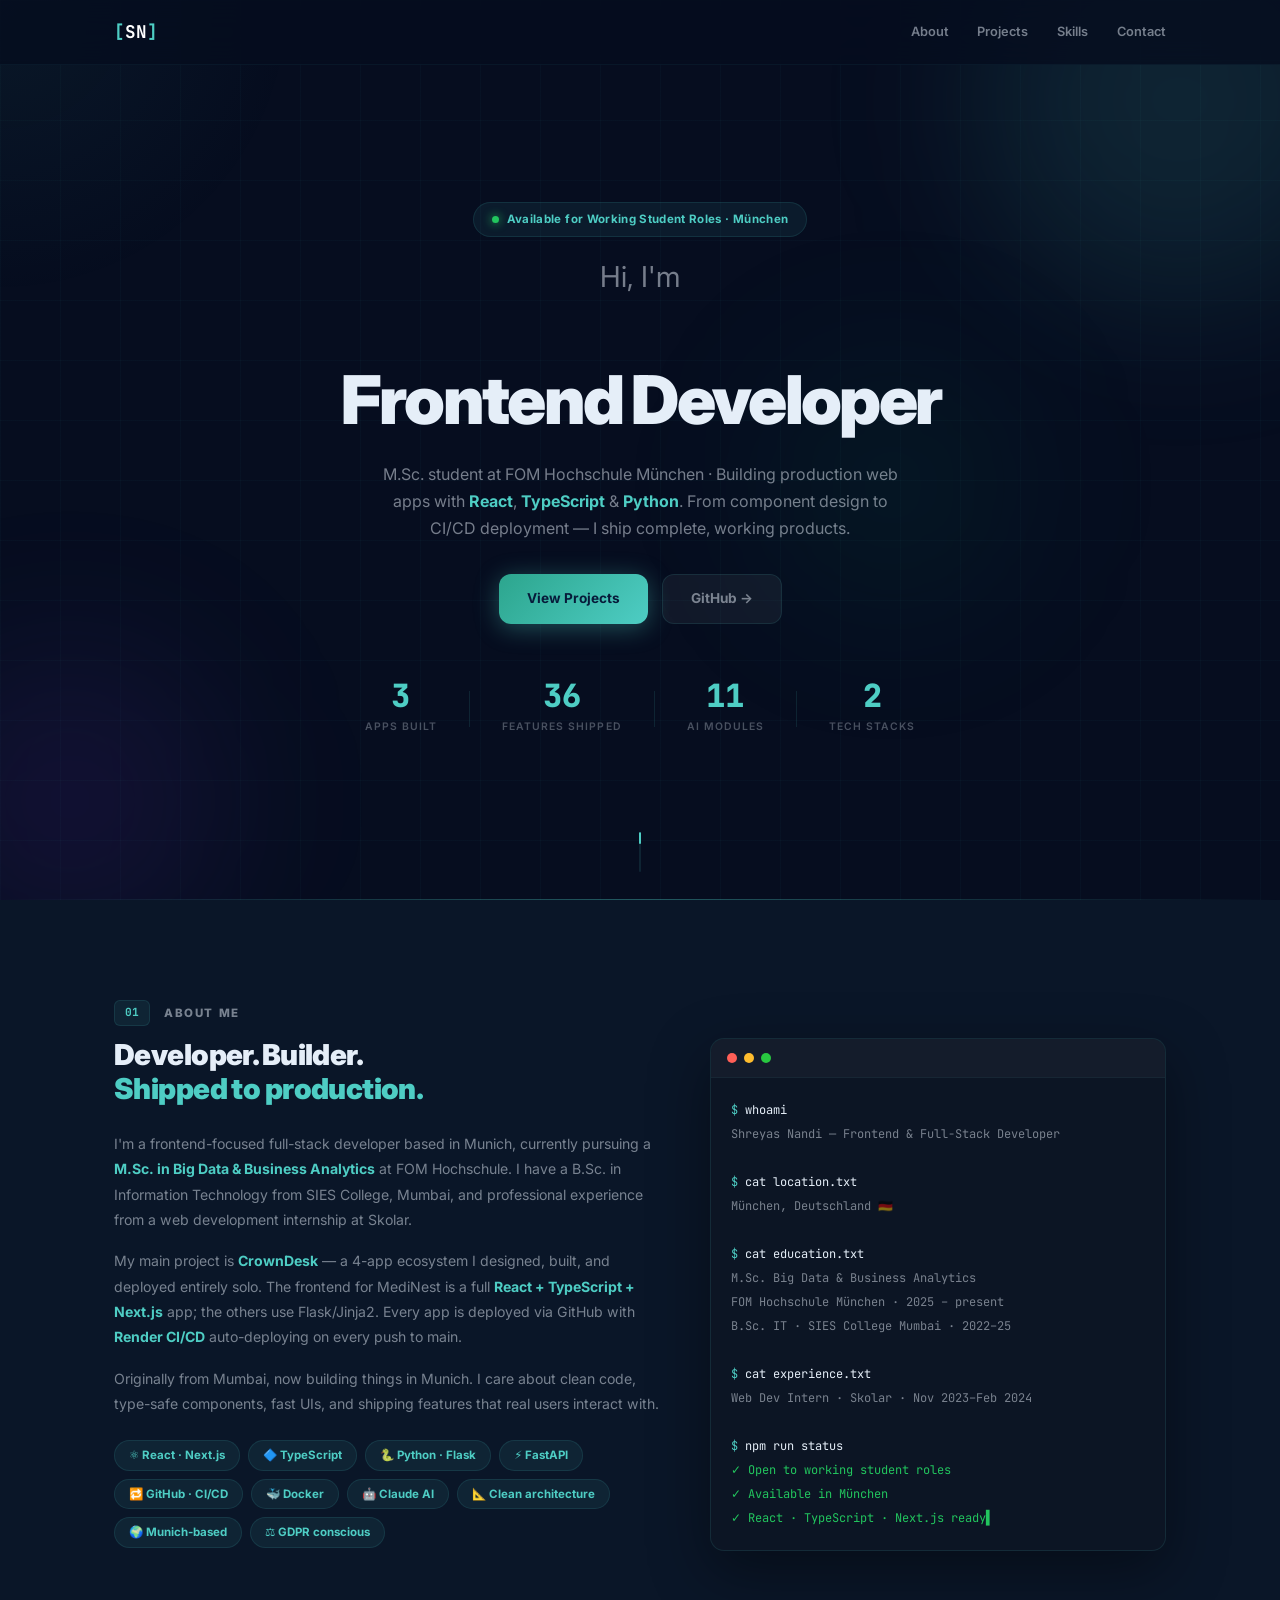
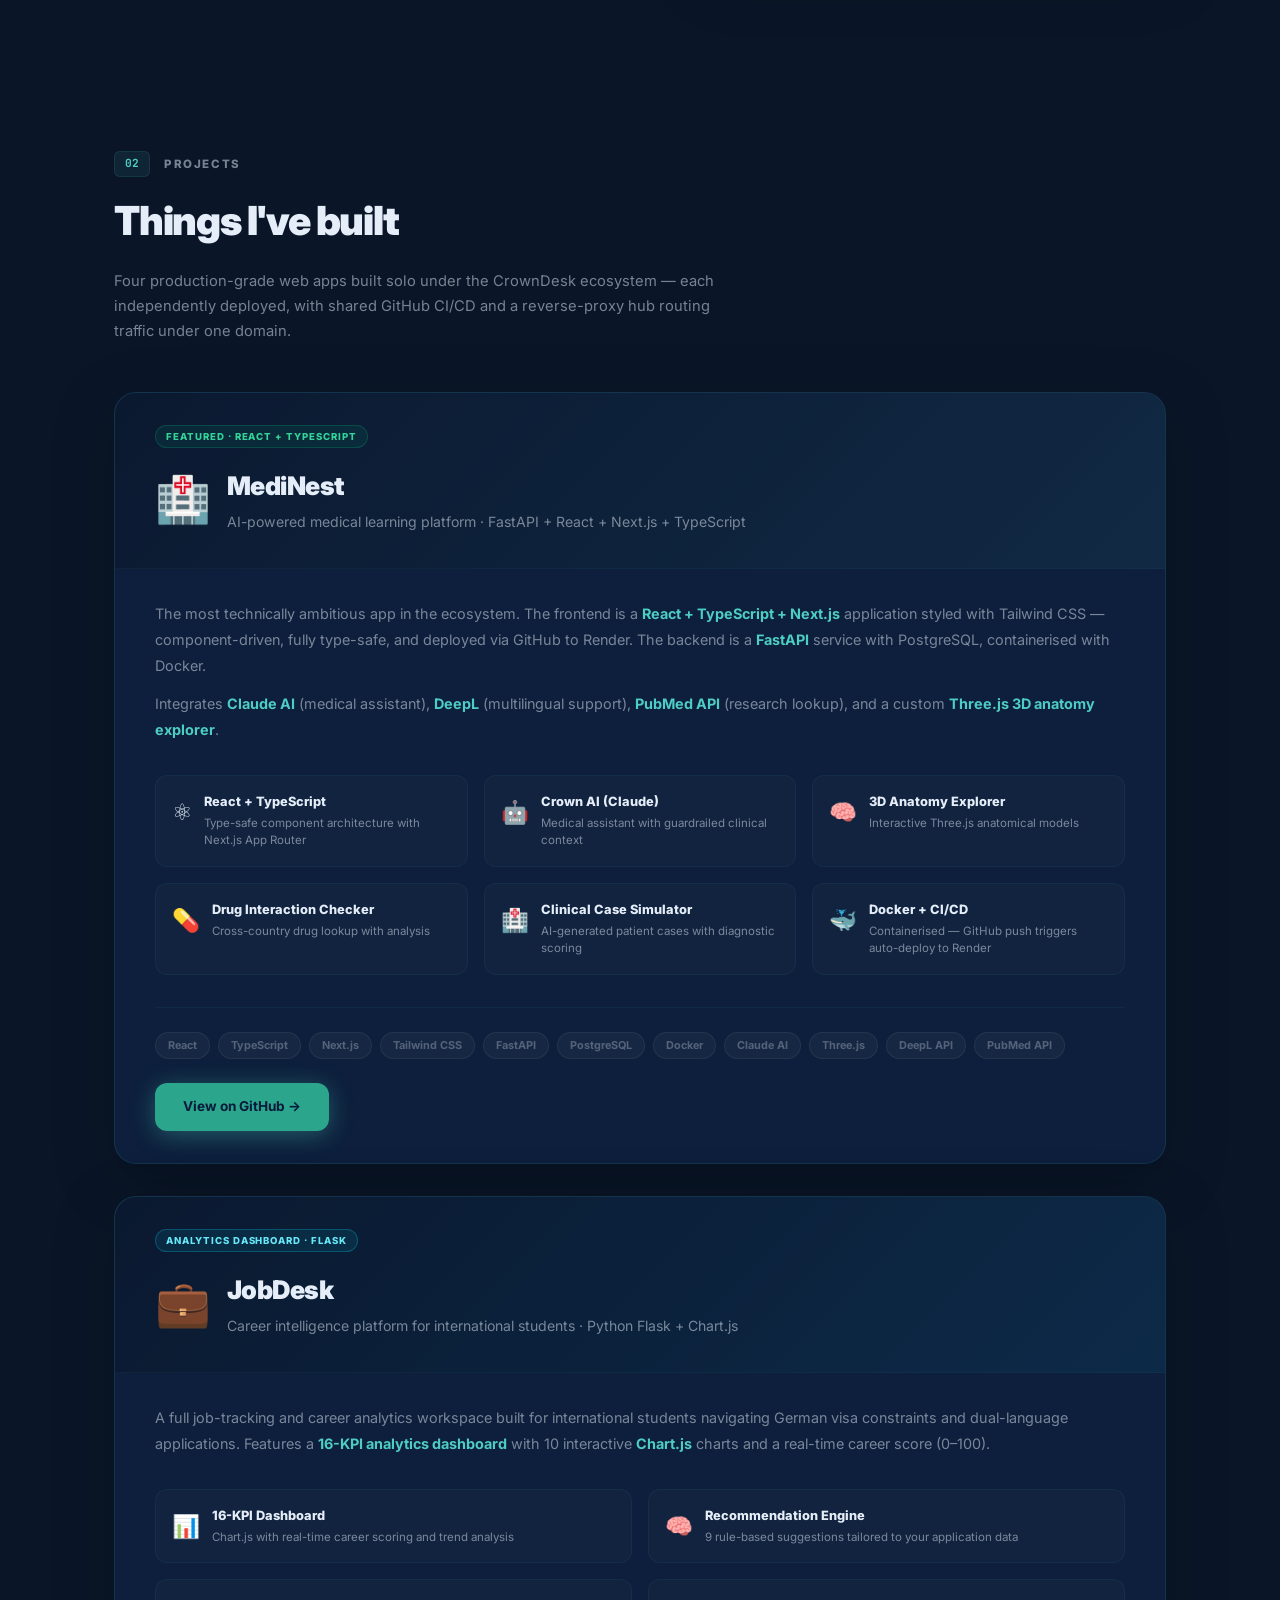
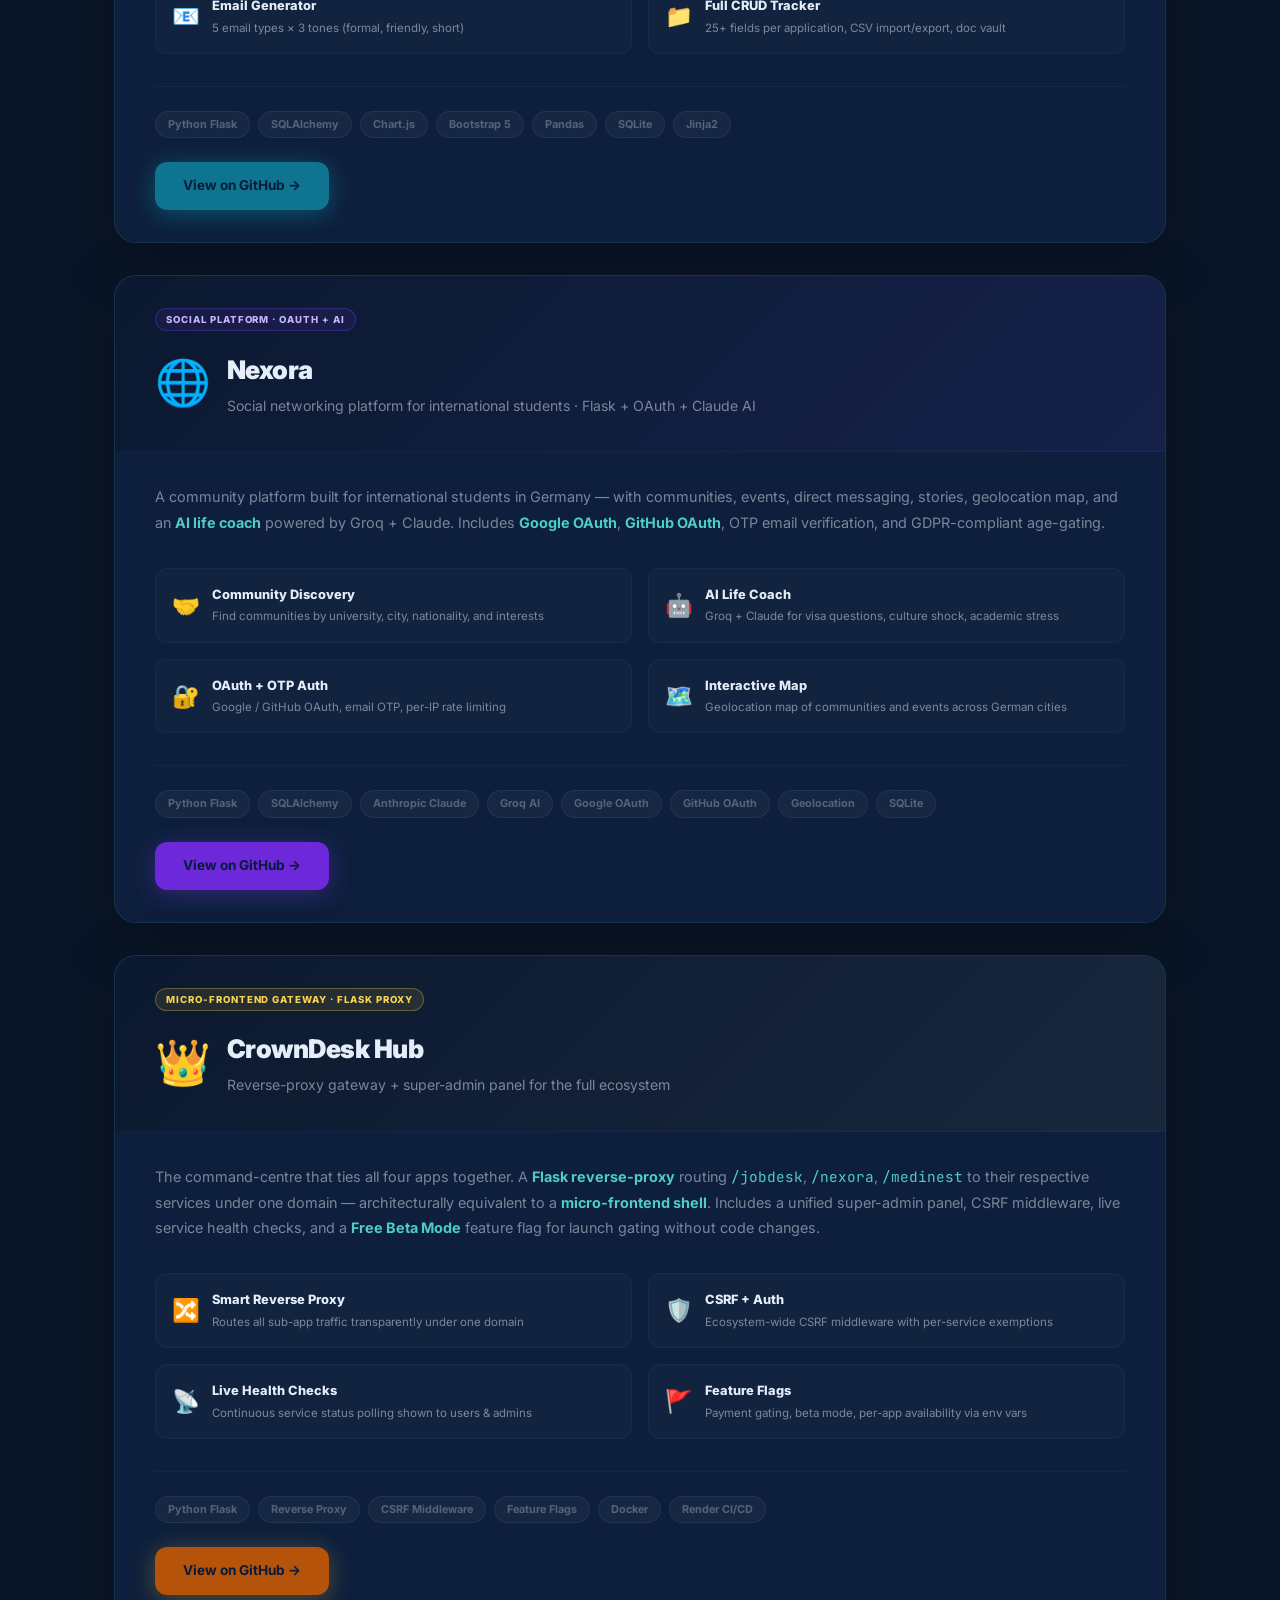
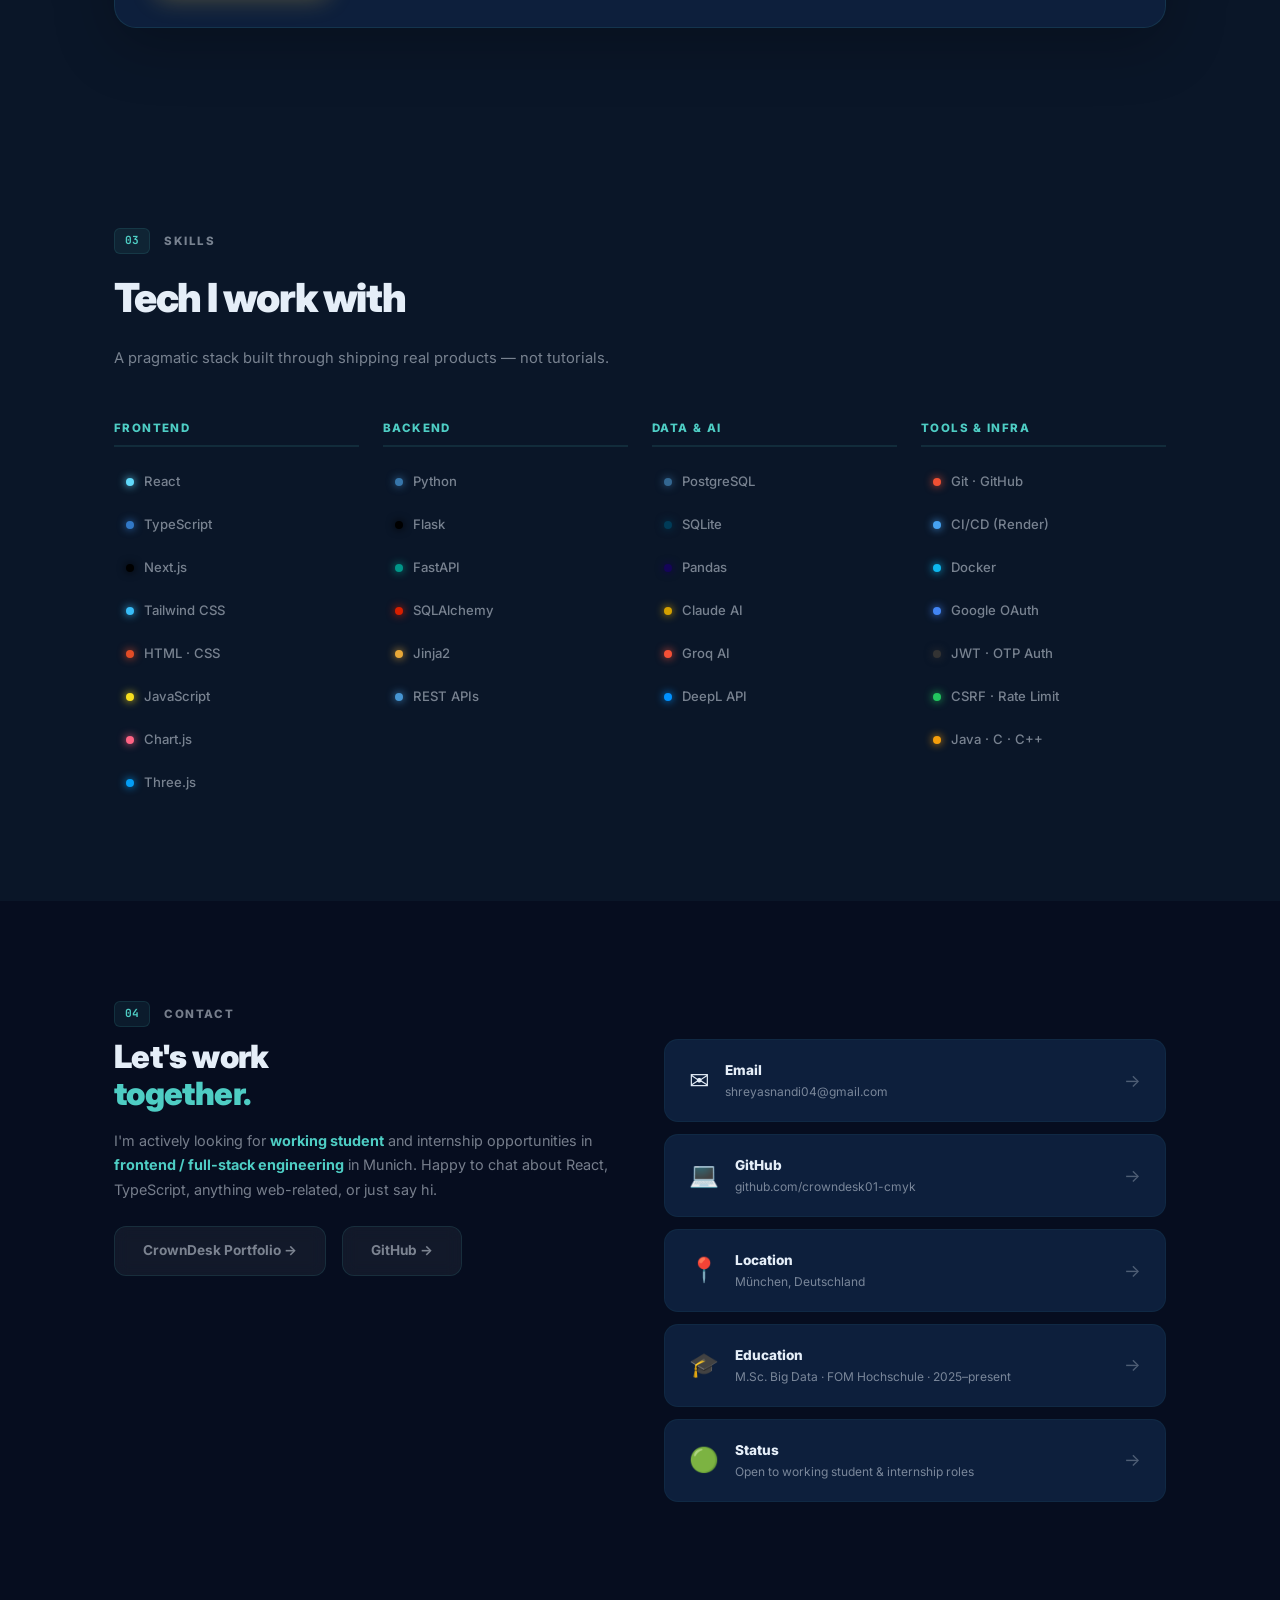
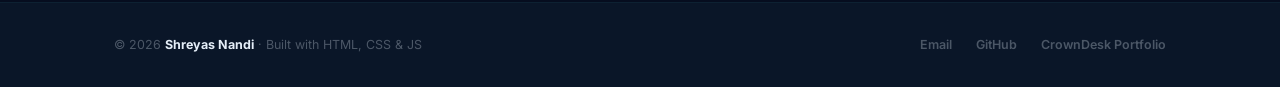
==== shreyas.html @ 2ead2208 "Add personal portfolio (shreyas.html) — highlights Shreyas, not CrownDesk Standalone personal portfo" ====
<!DOCTYPE html>
<html lang="en">
<head>
  <meta charset="UTF-8" />
  <meta name="viewport" content="width=device-width, initial-scale=1.0" />
  <title>Shreyas Nandi — Frontend Developer · München</title>
  <meta name="description" content="Shreyas Nandi — Frontend & Full-Stack Developer based in Munich. React, TypeScript, Next.js, Python. M.Sc. student at FOM Hochschule. Open to working student roles." />
  <meta name="author" content="Shreyas Nandi" />
  <link rel="preconnect" href="https://fonts.googleapis.com" />
  <link rel="preconnect" href="https://fonts.gstatic.com" crossorigin />
  <link href="https://fonts.googleapis.com/css2?family=Inter:wght@300;400;500;600;700;800;900&family=JetBrains+Mono:wght@400;700&display=swap" rel="stylesheet" />
  <link rel="stylesheet" href="style.css" />
</head>
<body>

<!-- Cursor glow -->
<div class="cursor-glow" id="cursorGlow"></div>

<!-- ══ NAVBAR ══ -->
<nav id="navbar">
  <div class="nav-inner">
    <a href="#hero" class="nav-logo"><span class="logo-bracket">[</span>SN<span class="logo-bracket">]</span></a>
    <div class="nav-links">
      <a href="#about">About</a>
      <a href="#projects">Projects</a>
      <a href="#skills">Skills</a>
      <a href="#contact">Contact</a>
    </div>
    <button class="nav-toggle" id="navToggle" aria-label="menu">
      <span></span><span></span><span></span>
    </button>
  </div>
  <div class="mobile-menu" id="mobileMenu">
    <a href="#about">About</a>
    <a href="#projects">Projects</a>
    <a href="#skills">Skills</a>
    <a href="#contact">Contact</a>
  </div>
</nav>

<!-- ══ HERO ══ -->
<section id="hero">
  <div class="hero-bg">
    <div class="hero-grid"></div>
    <div class="hero-orb hero-orb-1"></div>
    <div class="hero-orb hero-orb-2"></div>
    <div class="hero-orb hero-orb-3"></div>
    <div class="hero-glow-line"></div>
  </div>

  <div class="hero-content">
    <div class="hero-badge">
      <span class="badge-dot"></span>
      Available for Working Student Roles · München
    </div>

    <h1 class="hero-title">
      <span class="hero-line hero-line-1">Hi, I'm</span>
      <span class="hero-line hero-line-2 gradient-text">Shreyas Nandi</span>
      <span class="hero-line hero-line-3">Frontend Developer</span>
    </h1>

    <p class="hero-subtitle">
      M.Sc. student at FOM Hochschule München · Building production web apps with
      <strong>React</strong>, <strong>TypeScript</strong> & <strong>Python</strong>.
      From component design to CI/CD deployment — I ship complete, working products.
    </p>

    <div class="hero-actions">
      <a href="#projects" class="btn btn-primary">View Projects</a>
      <a href="https://github.com/crowndesk01-cmyk" target="_blank" rel="noopener" class="btn btn-glass">GitHub →</a>
    </div>

    <div class="hero-metrics">
      <div class="metric">
        <span class="metric-value" data-count="4">4</span>
        <span class="metric-label">Apps Built</span>
      </div>
      <div class="metric-divider"></div>
      <div class="metric">
        <span class="metric-value" data-count="50">50</span>
        <span class="metric-label">Features Shipped</span>
      </div>
      <div class="metric-divider"></div>
      <div class="metric">
        <span class="metric-value" data-count="15">15</span>
        <span class="metric-label">AI Modules</span>
      </div>
      <div class="metric-divider"></div>
      <div class="metric">
        <span class="metric-value" data-count="3">3</span>
        <span class="metric-label">Tech Stacks</span>
      </div>
    </div>
  </div>

  <div class="scroll-indicator"><div class="scroll-line"></div></div>
</section>

<!-- ══ ABOUT ══ -->
<section id="about">
  <div class="container">
    <div class="section-header">
      <span class="section-num">01</span>
      <span class="section-label">About me</span>
    </div>

    <div class="about-layout">
      <div class="about-left">
        <h2>Developer. Builder.<br/><span style="color:var(--accent)">Shipped to production.</span></h2>
        <p>
          I'm a frontend-focused full-stack developer based in Munich, currently pursuing a
          <strong>M.Sc. in Big Data & Business Analytics</strong> at FOM Hochschule. I have a B.Sc. in
          Information Technology from SIES College, Mumbai, and professional experience from a
          web development internship at Skolar.
        </p>
        <p>
          My main project is <strong>CrownDesk</strong> — a 4-app ecosystem I designed, built, and
          deployed entirely solo. The frontend for MediNest is a full <strong>React + TypeScript + Next.js</strong>
          app; the others use Flask/Jinja2. Every app is deployed via GitHub with <strong>Render CI/CD</strong>
          auto-deploying on every push to main.
        </p>
        <p>
          Originally from Mumbai, now building things in Munich. I care about clean code,
          type-safe components, fast UIs, and shipping features that real users interact with.
        </p>
        <div class="about-tags">
          <span class="tag-highlight">⚛️ React · Next.js</span>
          <span class="tag-highlight">🔷 TypeScript</span>
          <span class="tag-highlight">🐍 Python · Flask</span>
          <span class="tag-highlight">⚡ FastAPI</span>
          <span class="tag-highlight">🔁 GitHub · CI/CD</span>
          <span class="tag-highlight">🐳 Docker</span>
          <span class="tag-highlight">🤖 Claude AI</span>
          <span class="tag-highlight">📐 Clean architecture</span>
          <span class="tag-highlight">🌍 Munich-based</span>
          <span class="tag-highlight">⚖️ GDPR conscious</span>
        </div>
      </div>

      <div class="about-right">
        <div class="terminal-card">
          <div class="terminal-dots">
            <span></span><span></span><span></span>
          </div>
          <div class="terminal-body">
            <div><span class="t-prompt">$ </span><span class="t-cmd">whoami</span></div>
            <div class="t-output">Shreyas Nandi — Frontend &amp; Full-Stack Developer</div>
            <br/>
            <div><span class="t-prompt">$ </span><span class="t-cmd">cat location.txt</span></div>
            <div class="t-output">München, Deutschland 🇩🇪</div>
            <br/>
            <div><span class="t-prompt">$ </span><span class="t-cmd">cat education.txt</span></div>
            <div class="t-output">M.Sc. Big Data &amp; Business Analytics</div>
            <div class="t-output">FOM Hochschule München · 2025 – present</div>
            <div class="t-output">B.Sc. IT · SIES College Mumbai · 2022–25</div>
            <br/>
            <div><span class="t-prompt">$ </span><span class="t-cmd">cat experience.txt</span></div>
            <div class="t-output">Web Dev Intern · Skolar · Nov 2023–Feb 2024</div>
            <br/>
            <div><span class="t-prompt">$ </span><span class="t-cmd">npm run status</span></div>
            <div class="t-success">✓ Open to working student roles</div>
            <div class="t-success">✓ Available in München</div>
            <div class="t-success">✓ React · TypeScript · Next.js ready<span class="t-cursor">▌</span></div>
          </div>
        </div>
      </div>
    </div>
  </div>
</section>

<!-- ══ PROJECTS ══ -->
<section id="projects" class="project-section">
  <div class="container">
    <div class="section-header reveal">
      <span class="section-num">02</span>
      <span class="section-label">Projects</span>
    </div>
    <h2 class="section-title">Things I've built</h2>
    <p class="section-desc">
      Four production-grade web apps built solo under the CrownDesk ecosystem — each independently deployed,
      with shared GitHub CI/CD and a reverse-proxy hub routing traffic under one domain.
    </p>

    <!-- MediNest — most relevant for frontend roles -->
    <div class="project-showcase" style="--proj-glow:rgba(78,205,196,.06); margin-bottom:2rem;">
      <div class="project-showcase-header">
        <div class="project-badge-row">
          <span class="project-status-badge">Featured · React + TypeScript</span>
        </div>
        <div class="project-title-row">
          <span class="project-icon-lg">🏥</span>
          <div>
            <h2>MediNest</h2>
            <p class="project-tagline">AI-powered medical learning platform · FastAPI + React + Next.js + TypeScript</p>
          </div>
        </div>
      </div>
      <div class="project-body">
        <div class="project-description">
          <p>
            The most technically ambitious app in the ecosystem. The frontend is a <strong>React + TypeScript + Next.js</strong>
            application styled with Tailwind CSS — component-driven, fully type-safe, and deployed via GitHub to Render.
            The backend is a <strong>FastAPI</strong> service with PostgreSQL, containerised with Docker.
          </p>
          <p style="margin-top:.75rem">
            Integrates <strong>Claude AI</strong> (medical assistant), <strong>DeepL</strong> (multilingual support),
            <strong>PubMed API</strong> (research lookup), and a custom <strong>Three.js 3D anatomy explorer</strong>.
          </p>
        </div>
        <div class="features-grid features-grid-3">
          <div class="feature-item">
            <span class="feature-icon">⚛️</span>
            <div><h5>React + TypeScript</h5><p>Type-safe component architecture with Next.js App Router</p></div>
          </div>
          <div class="feature-item">
            <span class="feature-icon">🤖</span>
            <div><h5>Crown AI (Claude)</h5><p>Medical assistant with guardrailed clinical context</p></div>
          </div>
          <div class="feature-item">
            <span class="feature-icon">🧠</span>
            <div><h5>3D Anatomy Explorer</h5><p>Interactive Three.js anatomical models</p></div>
          </div>
          <div class="feature-item">
            <span class="feature-icon">💊</span>
            <div><h5>Drug Interaction Checker</h5><p>Cross-country drug lookup with analysis</p></div>
          </div>
          <div class="feature-item">
            <span class="feature-icon">🏥</span>
            <div><h5>Clinical Case Simulator</h5><p>AI-generated patient cases with diagnostic scoring</p></div>
          </div>
          <div class="feature-item">
            <span class="feature-icon">🐳</span>
            <div><h5>Docker + CI/CD</h5><p>Containerised — GitHub push triggers auto-deploy to Render</p></div>
          </div>
        </div>
        <div class="project-stack">
          <span>React</span><span>TypeScript</span><span>Next.js</span><span>Tailwind CSS</span>
          <span>FastAPI</span><span>PostgreSQL</span><span>Docker</span>
          <span>Claude AI</span><span>Three.js</span><span>DeepL API</span><span>PubMed API</span>
        </div>
        <div class="project-cta">
          <a href="https://github.com/crowndesk01-cmyk" target="_blank" rel="noopener" class="btn btn-primary" style="--btn-color:#2CA58D;--btn-glow:rgba(78,205,196,.35)">
            View on GitHub →
          </a>
        </div>
      </div>
    </div>

    <!-- JobDesk -->
    <div class="project-showcase" style="--proj-glow:rgba(0,212,255,.06); margin-bottom:2rem;">
      <div class="project-showcase-header" style="background:linear-gradient(135deg,rgba(0,0,0,.2),rgba(0,212,255,.06))">
        <div class="project-badge-row">
          <span class="project-status-badge" style="color:#67e8f9;border-color:rgba(6,182,212,.3);background:rgba(6,182,212,.1)">Analytics Dashboard · Flask</span>
        </div>
        <div class="project-title-row">
          <span class="project-icon-lg">💼</span>
          <div>
            <h2>JobDesk</h2>
            <p class="project-tagline">Career intelligence platform for international students · Python Flask + Chart.js</p>
          </div>
        </div>
      </div>
      <div class="project-body">
        <div class="project-description">
          <p>
            A full job-tracking and career analytics workspace built for international students navigating German visa
            constraints and dual-language applications. Features a <strong>16-KPI analytics dashboard</strong> with
            10 interactive <strong>Chart.js</strong> charts and a real-time career score (0–100).
          </p>
        </div>
        <div class="features-grid">
          <div class="feature-item">
            <span class="feature-icon">📊</span>
            <div><h5>16-KPI Dashboard</h5><p>Chart.js with real-time career scoring and trend analysis</p></div>
          </div>
          <div class="feature-item">
            <span class="feature-icon">🧠</span>
            <div><h5>Recommendation Engine</h5><p>9 rule-based suggestions tailored to your application data</p></div>
          </div>
          <div class="feature-item">
            <span class="feature-icon">📧</span>
            <div><h5>Email Generator</h5><p>5 email types × 3 tones (formal, friendly, short)</p></div>
          </div>
          <div class="feature-item">
            <span class="feature-icon">📁</span>
            <div><h5>Full CRUD Tracker</h5><p>25+ fields per application, CSV import/export, doc vault</p></div>
          </div>
        </div>
        <div class="project-stack">
          <span>Python Flask</span><span>SQLAlchemy</span><span>Chart.js</span>
          <span>Bootstrap 5</span><span>Pandas</span><span>SQLite</span><span>Jinja2</span>
        </div>
        <div class="project-cta">
          <a href="https://github.com/crowndesk01-cmyk" target="_blank" rel="noopener" class="btn btn-primary" style="--btn-color:#0e7490;--btn-glow:rgba(6,182,212,.35)">
            View on GitHub →
          </a>
        </div>
      </div>
    </div>

    <!-- Nexora -->
    <div class="project-showcase" style="--proj-glow:rgba(124,58,237,.06); margin-bottom:2rem;">
      <div class="project-showcase-header" style="background:linear-gradient(135deg,rgba(0,0,0,.2),rgba(124,58,237,.08))">
        <div class="project-badge-row">
          <span class="project-status-badge" style="color:#c4b5fd;border-color:rgba(124,58,237,.3);background:rgba(124,58,237,.1)">Social Platform · OAuth + AI</span>
        </div>
        <div class="project-title-row">
          <span class="project-icon-lg">🌐</span>
          <div>
            <h2>Nexora</h2>
            <p class="project-tagline">Social networking platform for international students · Flask + OAuth + Claude AI</p>
          </div>
        </div>
      </div>
      <div class="project-body">
        <div class="project-description">
          <p>
            A community platform built for international students in Germany — with communities, events,
            direct messaging, stories, geolocation map, and an <strong>AI life coach</strong> powered by
            Groq + Claude. Includes <strong>Google OAuth</strong>, <strong>GitHub OAuth</strong>, OTP
            email verification, and GDPR-compliant age-gating.
          </p>
        </div>
        <div class="features-grid">
          <div class="feature-item">
            <span class="feature-icon">🤝</span>
            <div><h5>Community Discovery</h5><p>Find communities by university, city, nationality, and interests</p></div>
          </div>
          <div class="feature-item">
            <span class="feature-icon">🤖</span>
            <div><h5>AI Life Coach</h5><p>Groq + Claude for visa questions, culture shock, academic stress</p></div>
          </div>
          <div class="feature-item">
            <span class="feature-icon">🔐</span>
            <div><h5>OAuth + OTP Auth</h5><p>Google / GitHub OAuth, email OTP, per-IP rate limiting</p></div>
          </div>
          <div class="feature-item">
            <span class="feature-icon">🗺️</span>
            <div><h5>Interactive Map</h5><p>Geolocation map of communities and events across German cities</p></div>
          </div>
        </div>
        <div class="project-stack">
          <span>Python Flask</span><span>SQLAlchemy</span><span>Anthropic Claude</span>
          <span>Groq AI</span><span>Google OAuth</span><span>GitHub OAuth</span>
          <span>Geolocation</span><span>SQLite</span>
        </div>
        <div class="project-cta">
          <a href="https://github.com/crowndesk01-cmyk" target="_blank" rel="noopener" class="btn btn-primary" style="--btn-color:#6d28d9;--btn-glow:rgba(124,58,237,.35)">
            View on GitHub →
          </a>
        </div>
      </div>
    </div>

    <!-- CrownDesk Hub -->
    <div class="project-showcase" style="--proj-glow:rgba(245,200,66,.04);">
      <div class="project-showcase-header" style="background:linear-gradient(135deg,rgba(0,0,0,.2),rgba(245,200,66,.05))">
        <div class="project-badge-row">
          <span class="project-status-badge" style="color:#fcd34d;border-color:rgba(245,200,66,.3);background:rgba(245,200,66,.1)">Micro-Frontend Gateway · Flask Proxy</span>
        </div>
        <div class="project-title-row">
          <span class="project-icon-lg">👑</span>
          <div>
            <h2>CrownDesk Hub</h2>
            <p class="project-tagline">Reverse-proxy gateway + super-admin panel for the full ecosystem</p>
          </div>
        </div>
      </div>
      <div class="project-body">
        <div class="project-description">
          <p>
            The command-centre that ties all four apps together. A <strong>Flask reverse-proxy</strong> routing
            <code style="color:var(--accent);font-family:var(--mono)">/jobdesk</code>,
            <code style="color:var(--accent);font-family:var(--mono)">/nexora</code>,
            <code style="color:var(--accent);font-family:var(--mono)">/medinest</code> to their respective
            services under one domain — architecturally equivalent to a <strong>micro-frontend shell</strong>.
            Includes a unified super-admin panel, CSRF middleware, live service health checks, and a
            <strong>Free Beta Mode</strong> feature flag for launch gating without code changes.
          </p>
        </div>
        <div class="features-grid">
          <div class="feature-item">
            <span class="feature-icon">🔀</span>
            <div><h5>Smart Reverse Proxy</h5><p>Routes all sub-app traffic transparently under one domain</p></div>
          </div>
          <div class="feature-item">
            <span class="feature-icon">🛡️</span>
            <div><h5>CSRF + Auth</h5><p>Ecosystem-wide CSRF middleware with per-service exemptions</p></div>
          </div>
          <div class="feature-item">
            <span class="feature-icon">📡</span>
            <div><h5>Live Health Checks</h5><p>Continuous service status polling shown to users &amp; admins</p></div>
          </div>
          <div class="feature-item">
            <span class="feature-icon">🚩</span>
            <div><h5>Feature Flags</h5><p>Payment gating, beta mode, per-app availability via env vars</p></div>
          </div>
        </div>
        <div class="project-stack">
          <span>Python Flask</span><span>Reverse Proxy</span><span>CSRF Middleware</span>
          <span>Feature Flags</span><span>Docker</span><span>Render CI/CD</span>
        </div>
        <div class="project-cta">
          <a href="https://github.com/crowndesk01-cmyk" target="_blank" rel="noopener" class="btn btn-primary" style="--btn-color:#b45309;--btn-glow:rgba(245,200,66,.3)">
            View on GitHub →
          </a>
        </div>
      </div>
    </div>

  </div>
</section>

<!-- ══ SKILLS ══ -->
<section id="skills">
  <div class="container">
    <div class="section-header reveal">
      <span class="section-num">03</span>
      <span class="section-label">Skills</span>
    </div>
    <h2 class="section-title">Tech I work with</h2>
    <p class="section-desc">
      A pragmatic stack built through shipping real products — not tutorials.
    </p>

    <div class="skills-columns">
      <div class="skill-col">
        <h4>Frontend</h4>
        <div class="skill-items">
          <div class="skill-item"><span class="skill-dot" style="--dot-color:#61dafb"></span>React</div>
          <div class="skill-item"><span class="skill-dot" style="--dot-color:#3178c6"></span>TypeScript</div>
          <div class="skill-item"><span class="skill-dot" style="--dot-color:#000"></span>Next.js</div>
          <div class="skill-item"><span class="skill-dot" style="--dot-color:#38bdf8"></span>Tailwind CSS</div>
          <div class="skill-item"><span class="skill-dot" style="--dot-color:#e34c26"></span>HTML · CSS</div>
          <div class="skill-item"><span class="skill-dot" style="--dot-color:#f7df1e"></span>JavaScript</div>
          <div class="skill-item"><span class="skill-dot" style="--dot-color:#ff6384"></span>Chart.js</div>
          <div class="skill-item"><span class="skill-dot" style="--dot-color:#049ef4"></span>Three.js</div>
        </div>
      </div>
      <div class="skill-col">
        <h4>Backend</h4>
        <div class="skill-items">
          <div class="skill-item"><span class="skill-dot" style="--dot-color:#3776ab"></span>Python</div>
          <div class="skill-item"><span class="skill-dot" style="--dot-color:#000"></span>Flask</div>
          <div class="skill-item"><span class="skill-dot" style="--dot-color:#009688"></span>FastAPI</div>
          <div class="skill-item"><span class="skill-dot" style="--dot-color:#d71f00"></span>SQLAlchemy</div>
          <div class="skill-item"><span class="skill-dot" style="--dot-color:#e8a838"></span>Jinja2</div>
          <div class="skill-item"><span class="skill-dot" style="--dot-color:#4695d2"></span>REST APIs</div>
        </div>
      </div>
      <div class="skill-col">
        <h4>Data &amp; AI</h4>
        <div class="skill-items">
          <div class="skill-item"><span class="skill-dot" style="--dot-color:#336791"></span>PostgreSQL</div>
          <div class="skill-item"><span class="skill-dot" style="--dot-color:#003b57"></span>SQLite</div>
          <div class="skill-item"><span class="skill-dot" style="--dot-color:#150458"></span>Pandas</div>
          <div class="skill-item"><span class="skill-dot" style="--dot-color:#d4a000"></span>Claude AI</div>
          <div class="skill-item"><span class="skill-dot" style="--dot-color:#f55036"></span>Groq AI</div>
          <div class="skill-item"><span class="skill-dot" style="--dot-color:#0091ff"></span>DeepL API</div>
        </div>
      </div>
      <div class="skill-col">
        <h4>Tools &amp; Infra</h4>
        <div class="skill-items">
          <div class="skill-item"><span class="skill-dot" style="--dot-color:#f05033"></span>Git · GitHub</div>
          <div class="skill-item"><span class="skill-dot" style="--dot-color:#46a2f1"></span>CI/CD (Render)</div>
          <div class="skill-item"><span class="skill-dot" style="--dot-color:#0db7ed"></span>Docker</div>
          <div class="skill-item"><span class="skill-dot" style="--dot-color:#4285f4"></span>Google OAuth</div>
          <div class="skill-item"><span class="skill-dot" style="--dot-color:#333"></span>JWT · OTP Auth</div>
          <div class="skill-item"><span class="skill-dot" style="--dot-color:#22c55e"></span>CSRF · Rate Limit</div>
          <div class="skill-item"><span class="skill-dot" style="--dot-color:#f59e0b"></span>Java · C · C++</div>
        </div>
      </div>
    </div>
  </div>
</section>

<!-- ══ CONTACT ══ -->
<section id="contact">
  <div class="container">
    <div class="section-header reveal">
      <span class="section-num">04</span>
      <span class="section-label">Contact</span>
    </div>

    <div class="contact-layout">
      <div class="contact-left">
        <h2>Let's work<br/><span style="color:var(--accent)">together.</span></h2>
        <p>
          I'm actively looking for <strong>working student</strong> and internship opportunities in
          <strong>frontend / full-stack engineering</strong> in Munich.
          Happy to chat about React, TypeScript, anything web-related, or just say hi.
        </p>
        <div style="margin-top:1.5rem">
          <a href="https://crowndesk01-cmyk.github.io/portfolio/" target="_blank" rel="noopener" class="btn btn-glass" style="display:inline-flex;margin-right:.75rem;margin-bottom:.75rem">
            CrownDesk Portfolio →
          </a>
          <a href="https://github.com/crowndesk01-cmyk" target="_blank" rel="noopener" class="btn btn-glass" style="display:inline-flex;margin-bottom:.75rem">
            GitHub →
          </a>
        </div>
      </div>

      <div class="contact-right">
        <a href="mailto:shreyasnandi04@gmail.com" class="contact-row">
          <span class="contact-row-icon">✉️</span>
          <div>
            <h4>Email</h4>
            <p>shreyasnandi04@gmail.com</p>
          </div>
          <span class="contact-arrow">→</span>
        </a>
        <a href="https://github.com/crowndesk01-cmyk" target="_blank" rel="noopener" class="contact-row">
          <span class="contact-row-icon">💻</span>
          <div>
            <h4>GitHub</h4>
            <p>github.com/crowndesk01-cmyk</p>
          </div>
          <span class="contact-arrow">→</span>
        </a>
        <div class="contact-row">
          <span class="contact-row-icon">📍</span>
          <div>
            <h4>Location</h4>
            <p>München, Deutschland</p>
          </div>
          <span class="contact-arrow">→</span>
        </div>
        <div class="contact-row">
          <span class="contact-row-icon">🎓</span>
          <div>
            <h4>Education</h4>
            <p>M.Sc. Big Data · FOM Hochschule · 2025–present</p>
          </div>
          <span class="contact-arrow">→</span>
        </div>
        <div class="contact-row">
          <span class="contact-row-icon">🟢</span>
          <div>
            <h4>Status</h4>
            <p>Open to working student &amp; internship roles</p>
          </div>
          <span class="contact-arrow">→</span>
        </div>
      </div>
    </div>
  </div>
</section>

<!-- ══ FOOTER ══ -->
<footer>
  <div class="container">
    <div class="footer-inner">
      <p>© <span id="yr"></span> <strong>Shreyas Nandi</strong> · Built with HTML, CSS &amp; JS</p>
      <div class="footer-links">
        <a href="mailto:shreyasnandi04@gmail.com">Email</a>
        <a href="https://github.com/crowndesk01-cmyk" target="_blank" rel="noopener">GitHub</a>
        <a href="https://crowndesk01-cmyk.github.io/portfolio/" target="_blank">CrownDesk Portfolio</a>
      </div>
    </div>
  </div>
</footer>

<script src="script.js"></script>
<script>document.getElementById('yr').textContent = new Date().getFullYear();</script>
</body>
</html>
---- style.css ----
/* ══════════════════════════════════════════════════════
   SHREYAS NANDI — PORTFOLIO v2
   Dark premium + advanced animations
══════════════════════════════════════════════════════ */

:root {
  --bg: #060d1f;
  --bg-2: #0a1628;
  --surface: #0d1f3c;
  --border: rgba(78,205,196,.12);
  --border-2: rgba(78,205,196,.06);
  --accent: #4ECDC4;
  --accent-dark: #2CA58D;
  --accent-light: rgba(78,205,196,.08);
  --text: #e5eef8;
  --muted: rgba(229,238,248,.5);
  --dim: rgba(229,238,248,.3);
  --font: 'Inter', system-ui, sans-serif;
  --mono: 'JetBrains Mono', monospace;
}

*,*::before,*::after { margin:0; padding:0; box-sizing:border-box; }
html { scroll-behavior:smooth; scroll-padding-top:80px; }
body { font-family:var(--font); background:var(--bg); color:var(--text); line-height:1.6; -webkit-font-smoothing:antialiased; overflow-x:hidden; }
.container { max-width:1100px; margin:0 auto; padding:0 24px; }
a { color:inherit; text-decoration:none; }
strong { color:var(--accent); font-weight:700; }

/* ── Cursor glow ── */
.cursor-glow {
  position:fixed; width:600px; height:600px; border-radius:50%;
  background:radial-gradient(circle,rgba(78,205,196,.06),transparent 70%);
  pointer-events:none; z-index:0; transform:translate(-50%,-50%);
  transition:left .3s ease,top .3s ease; will-change:left,top;
}

/* ══ NAVBAR ══ */
#navbar {
  position:fixed; top:0; left:0; right:0; z-index:1000;
  background:rgba(6,13,31,.8); backdrop-filter:blur(20px);
  border-bottom:1px solid var(--border-2); transition:all .3s;
}
#navbar.scrolled {
  background:rgba(6,13,31,.95);
  box-shadow:0 4px 30px rgba(0,0,0,.4);
  border-bottom-color:var(--border);
}
.nav-inner {
  max-width:1100px; margin:0 auto; padding:0 24px;
  height:64px; display:flex; align-items:center; justify-content:space-between;
}
.nav-logo { font-family:var(--mono); font-size:1.1rem; font-weight:700; color:#fff; }
.logo-bracket { color:var(--accent); }
.nav-links { display:flex; gap:1.8rem; }
.nav-links a {
  font-size:.8rem; font-weight:600; color:var(--muted);
  transition:color .2s; position:relative; padding:4px 0;
}
.nav-links a::after {
  content:''; position:absolute; bottom:0; left:0; width:0; height:2px;
  background:var(--accent); border-radius:2px; transition:width .25s cubic-bezier(.34,1.4,.64,1);
}
.nav-links a:hover { color:var(--accent); }
.nav-links a:hover::after { width:100%; }

.nav-toggle { display:none; flex-direction:column; gap:5px; background:none; border:none; cursor:pointer; padding:4px; }
.nav-toggle span { width:22px; height:2px; background:var(--muted); border-radius:2px; transition:all .3s; }
.mobile-menu { display:none; flex-direction:column; padding:0 24px 20px; }
.mobile-menu a { padding:14px 0; font-size:.9rem; font-weight:600; color:var(--muted); border-bottom:1px solid var(--border-2); }
.mobile-menu a:hover { color:var(--accent); }
.mobile-menu.open { display:flex; }

/* ══ HERO ══ */
#hero {
  min-height:100vh; display:flex; align-items:center; justify-content:center;
  position:relative; overflow:hidden; padding:120px 24px 80px;
}
.hero-bg { position:absolute; inset:0; overflow:hidden; }
.hero-grid {
  position:absolute; inset:0;
  background-image:
    linear-gradient(rgba(78,205,196,.03) 1px,transparent 1px),
    linear-gradient(90deg,rgba(78,205,196,.03) 1px,transparent 1px);
  background-size:60px 60px;
  animation:gridMove 20s linear infinite;
}
@keyframes gridMove { to { transform:translate(60px,60px); } }

.hero-orb {
  position:absolute; border-radius:50%; filter:blur(80px); pointer-events:none;
  animation:orbFloat 12s ease-in-out infinite;
}
.hero-orb-1 { width:400px; height:400px; top:-100px; right:-100px; background:rgba(78,205,196,.12); animation-duration:10s; }
.hero-orb-2 { width:300px; height:300px; bottom:-50px; left:-80px; background:rgba(124,58,237,.1); animation-duration:14s; animation-delay:-3s; }
.hero-orb-3 { width:250px; height:250px; top:40%; left:60%; background:rgba(5,150,105,.08); animation-duration:16s; animation-delay:-7s; }
@keyframes orbFloat {
  0%,100% { transform:translate(0,0) scale(1); }
  33% { transform:translate(30px,-40px) scale(1.1); }
  66% { transform:translate(-20px,30px) scale(.95); }
}

.hero-glow-line {
  position:absolute; bottom:0; left:0; right:0; height:1px;
  background:linear-gradient(90deg,transparent,var(--accent),transparent);
  opacity:.4;
}

.hero-content { position:relative; z-index:1; text-align:center; max-width:780px; }

.hero-badge {
  display:inline-flex; align-items:center; gap:8px;
  background:var(--accent-light); border:1px solid var(--border);
  border-radius:99px; padding:7px 18px; font-size:.72rem; font-weight:700;
  color:var(--accent); letter-spacing:.03em;
  animation:fadeDown .6s ease both;
}
.badge-dot {
  width:7px; height:7px; border-radius:50%; background:#22c55e;
  box-shadow:0 0 10px #22c55e; animation:pulse 1.5s infinite;
}
@keyframes fadeDown { from { opacity:0; transform:translateY(-12px); } to { opacity:1; transform:translateY(0); } }

.hero-title { margin:1.5rem 0; }
.hero-line {
  display:block; font-size:clamp(2.4rem,6vw,4.2rem); font-weight:900;
  line-height:1.08; letter-spacing:-.04em;
  opacity:0; animation:heroLineIn .7s cubic-bezier(.34,1.4,.64,1) forwards;
}
.hero-line-1 { animation-delay:.2s; color:var(--muted); font-weight:400; font-size:clamp(1.2rem,3vw,1.8rem); letter-spacing:0; }
.hero-line-2 { animation-delay:.4s; }
.hero-line-3 { animation-delay:.6s; }
@keyframes heroLineIn {
  from { opacity:0; transform:translateY(30px) skewY(2deg); }
  to { opacity:1; transform:translateY(0) skewY(0); }
}

.gradient-text {
  background:linear-gradient(135deg,var(--accent),#67e8f9,#a78bfa,var(--accent));
  background-size:300% auto;
  -webkit-background-clip:text; -webkit-text-fill-color:transparent;
  background-clip:text; animation:shimmer 5s linear infinite;
}
@keyframes shimmer { to { background-position:-300% center; } }

.hero-subtitle {
  font-size:1rem; color:var(--muted); line-height:1.7; max-width:540px; margin:0 auto 2rem;
  opacity:0; animation:fadeUp .6s ease .8s forwards;
}

.hero-actions {
  display:flex; gap:14px; justify-content:center; margin-bottom:3.5rem;
  opacity:0; animation:fadeUp .6s ease 1s forwards;
}

.btn {
  display:inline-flex; align-items:center; gap:8px;
  padding:13px 28px; border-radius:12px; font-size:.85rem; font-weight:700;
  cursor:pointer; transition:all .25s cubic-bezier(.34,1.2,.64,1); border:none;
  position:relative; overflow:hidden;
}
.btn::after {
  content:''; position:absolute; inset:0;
  background:linear-gradient(135deg,rgba(255,255,255,.15),transparent);
  opacity:0; transition:opacity .25s;
}
.btn:hover::after { opacity:1; }

.btn-primary {
  background:linear-gradient(135deg,var(--btn-color,var(--accent-dark)),var(--btn-color,var(--accent)));
  color:#071B3A;
  box-shadow:0 4px 24px var(--btn-glow,rgba(78,205,196,.35));
}
.btn-primary:hover { transform:translateY(-3px) scale(1.02); box-shadow:0 8px 32px var(--btn-glow,rgba(78,205,196,.5)); }

.btn-glass {
  background:rgba(255,255,255,.05); color:var(--muted);
  border:1.5px solid var(--border); backdrop-filter:blur(8px);
}
.btn-glass:hover { color:var(--accent); border-color:var(--accent); background:var(--accent-light); transform:translateY(-3px); }

.hero-metrics {
  display:flex; align-items:center; justify-content:center; gap:0;
  opacity:0; animation:fadeUp .6s ease 1.2s forwards;
}
.metric { text-align:center; padding:0 2rem; }
.metric-value {
  display:block; font-size:2rem; font-weight:900; color:var(--accent);
  font-family:var(--mono); line-height:1;
}
.metric-label { font-size:.65rem; font-weight:600; color:var(--dim); text-transform:uppercase; letter-spacing:.1em; margin-top:4px; }
.metric-divider { width:1px; height:36px; background:var(--border); }

.scroll-indicator {
  position:absolute; bottom:28px; left:50%; transform:translateX(-50%);
  width:2px; height:40px; background:var(--border); border-radius:2px; overflow:hidden;
}
.scroll-line {
  width:100%; height:12px; background:var(--accent); border-radius:2px;
  animation:scrollPulse 1.8s ease-in-out infinite;
}
@keyframes scrollPulse { 0% { transform:translateY(-12px); } 50% { transform:translateY(40px); } 100% { transform:translateY(-12px); } }

/* ══ SECTIONS ══ */
section { padding:100px 0; position:relative; }
#about { background:var(--bg-2); }
#ecosystem { background:var(--bg); }
.project-section:nth-child(odd) { background:var(--bg-2); }
.project-section:nth-child(even) { background:var(--bg); }
#skills { background:var(--bg-2); }
#contact { background:var(--bg); }

.section-header { display:flex; align-items:center; gap:14px; margin-bottom:.75rem; }
.section-num {
  font-family:var(--mono); font-size:.7rem; font-weight:700; color:var(--accent);
  background:var(--accent-light); border:1px solid var(--border);
  padding:3px 10px; border-radius:6px;
}
.section-label { font-size:.72rem; font-weight:800; color:var(--muted); text-transform:uppercase; letter-spacing:.14em; }
.section-title { font-size:clamp(1.8rem,4vw,2.5rem); font-weight:900; letter-spacing:-.03em; margin-bottom:1rem; }
.section-desc { color:var(--muted); font-size:.92rem; line-height:1.7; max-width:620px; margin-bottom:3rem; }

/* ══ ABOUT ══ */
.about-layout { display:grid; grid-template-columns:1.2fr 1fr; gap:3rem; align-items:start; }
.about-left h2 { font-size:1.8rem; font-weight:900; line-height:1.2; margin-bottom:1.5rem; letter-spacing:-.02em; }
.about-left p { color:var(--muted); font-size:.88rem; line-height:1.8; margin-bottom:1rem; }
.about-tags { display:flex; flex-wrap:wrap; gap:8px; margin-top:1.5rem; }
.tag-highlight {
  font-size:.72rem; font-weight:700; color:var(--accent);
  background:var(--accent-light); border:1px solid var(--border);
  padding:5px 14px; border-radius:99px; transition:all .2s;
}
.tag-highlight:hover { background:rgba(78,205,196,.18); border-color:var(--accent); transform:translateY(-2px); }

/* Terminal card */
.terminal-card {
  background:#0c1524; border:1.5px solid var(--border);
  border-radius:14px; overflow:hidden;
  box-shadow:0 20px 60px rgba(0,0,0,.4);
  transition:transform .4s cubic-bezier(.34,1.2,.64,1);
}
.terminal-card:hover { transform:translateY(-6px) rotate(-.5deg); }
.terminal-dots { display:flex; gap:7px; padding:14px 16px; background:rgba(255,255,255,.03); border-bottom:1px solid var(--border-2); }
.terminal-dots span { width:10px; height:10px; border-radius:50%; }
.terminal-dots span:nth-child(1) { background:#ff5f57; }
.terminal-dots span:nth-child(2) { background:#febc2e; }
.terminal-dots span:nth-child(3) { background:#28c840; }
.terminal-body { padding:20px; font-family:var(--mono); font-size:.75rem; line-height:2; }
.t-prompt { color:var(--accent); }
.t-cmd { color:#e5eef8; }
.t-output { color:var(--muted); }
.t-success { color:#22c55e; }
.t-cursor { animation:blink 1s step-end infinite; }
@keyframes blink { 50% { opacity:0; } }

/* ══ ECOSYSTEM / ARCHITECTURE ══ */
.arch-diagram {
  display:flex; flex-direction:column; align-items:center; gap:0;
  margin-bottom:3rem; padding:2rem 0;
}
.arch-hub {
  position:relative; z-index:2;
  background:linear-gradient(135deg,var(--surface),#0d2e50);
  border:2px solid var(--accent); border-radius:20px;
  padding:1.5rem 2.5rem; text-align:center;
  box-shadow:0 0 40px rgba(78,205,196,.15);
}
.arch-hub-inner { position:relative; z-index:1; }
.arch-icon { font-size:2rem; display:block; margin-bottom:.5rem; }
.arch-hub h4 { font-size:1rem; font-weight:800; }
.arch-hub p { font-size:.72rem; color:var(--muted); }
.arch-domain { font-family:var(--mono); font-size:.65rem; color:var(--accent); display:block; margin-top:6px; }
.arch-pulse {
  position:absolute; inset:-8px; border-radius:24px;
  border:2px solid var(--accent); opacity:0;
  animation:archPulse 2s ease-in-out infinite;
}
@keyframes archPulse { 0%,100% { opacity:0; transform:scale(1); } 50% { opacity:.3; transform:scale(1.05); } }

.arch-lines { display:flex; justify-content:center; gap:120px; height:50px; position:relative; }
.arch-line {
  width:2px; height:100%; background:linear-gradient(to bottom,var(--accent),transparent);
  animation:lineGrow .8s ease both;
}
.arch-line-1 { animation-delay:.3s; }
.arch-line-2 { animation-delay:.5s; }
.arch-line-3 { animation-delay:.7s; }
@keyframes lineGrow { from { transform:scaleY(0); transform-origin:top; } to { transform:scaleY(1); } }

.arch-services { display:flex; gap:1.5rem; justify-content:center; flex-wrap:wrap; }
.arch-service {
  background:var(--surface); border:1.5px solid var(--border);
  border-radius:14px; padding:1.2rem 1.8rem; text-align:center;
  transition:all .3s cubic-bezier(.34,1.2,.64,1);
  border-top:3px solid var(--svc-color);
}
.arch-service:hover { transform:translateY(-6px); box-shadow:0 12px 30px rgba(0,0,0,.3); }
.arch-service span { font-size:1.5rem; display:block; margin-bottom:.4rem; }
.arch-service h5 { font-size:.85rem; font-weight:800; }
.arch-service small { font-size:.65rem; color:var(--dim); font-family:var(--mono); }

.tech-grid { display:grid; grid-template-columns:repeat(3,1fr); gap:1rem; }
.tech-card {
  background:var(--surface); border:1.5px solid var(--border-2);
  border-radius:14px; padding:1.5rem; transition:all .3s cubic-bezier(.34,1.2,.64,1);
}
.tech-card:hover { border-color:var(--border); transform:translateY(-4px); box-shadow:0 12px 30px rgba(0,0,0,.2); }
.tech-icon-wrap {
  width:42px; height:42px; border-radius:12px;
  background:var(--accent-light); border:1px solid var(--border);
  display:flex; align-items:center; justify-content:center;
  font-size:1.2rem; margin-bottom:1rem;
}
.tech-card h4 { font-size:.85rem; font-weight:800; margin-bottom:.4rem; }
.tech-card p { font-size:.78rem; color:var(--muted); line-height:1.6; }

/* ══ PROJECT SHOWCASES ══ */
.project-showcase {
  background:var(--surface); border:1.5px solid var(--border);
  border-radius:22px; overflow:hidden;
  box-shadow:0 16px 60px rgba(0,0,0,.25);
  transition:transform .4s cubic-bezier(.34,1.2,.64,1);
}
.project-showcase:hover { transform:translateY(-4px); }

.project-showcase-header {
  padding:2rem 2.5rem;
  background:linear-gradient(135deg,rgba(0,0,0,.2),var(--proj-glow));
  border-bottom:1px solid var(--border-2);
}
.project-badge-row { display:flex; align-items:center; gap:12px; margin-bottom:1rem; }
.project-status-badge {
  font-size:.6rem; font-weight:800; text-transform:uppercase; letter-spacing:.1em;
  padding:3px 10px; border-radius:99px;
  background:rgba(5,150,105,.12); color:#34d399; border:1px solid rgba(5,150,105,.3);
}
.project-title-row { display:flex; align-items:center; gap:16px; }
.project-icon-lg { font-size:2.8rem; flex-shrink:0; }
.project-title-row h2 { font-size:1.6rem; font-weight:900; letter-spacing:-.02em; }
.project-tagline { font-size:.88rem; color:var(--muted); margin-top:4px; }

.project-body { padding:2rem 2.5rem; }
.project-description { margin-bottom:2rem; }
.project-description p { color:var(--muted); font-size:.9rem; line-height:1.8; }

.features-grid { display:grid; grid-template-columns:repeat(2,1fr); gap:1rem; margin-bottom:2rem; }
.features-grid-3 { grid-template-columns:repeat(3,1fr); }
.feature-item {
  display:flex; gap:12px; padding:1rem; border-radius:12px;
  background:rgba(255,255,255,.02); border:1px solid var(--border-2);
  transition:all .25s;
}
.feature-item:hover { background:var(--accent-light); border-color:var(--border); transform:translateX(4px); }
.feature-icon { font-size:1.4rem; flex-shrink:0; margin-top:2px; }
.feature-item h5 { font-size:.8rem; font-weight:800; margin-bottom:3px; }
.feature-item p { font-size:.72rem; color:var(--muted); line-height:1.5; }

.medinest-extras {
  display:flex; flex-wrap:wrap; gap:8px; margin-bottom:2rem;
  padding:1.25rem; background:rgba(78,205,196,.04); border:1px solid var(--border-2);
  border-radius:14px;
}
.extra-chip {
  display:flex; align-items:center; gap:6px;
  font-size:.7rem; font-weight:600; color:var(--muted);
  background:var(--surface); border:1px solid var(--border-2);
  padding:5px 12px; border-radius:99px; transition:all .2s;
}
.extra-chip:hover { border-color:var(--accent); color:var(--accent); }
.extra-chip span { font-size:.85rem; }

.project-stack {
  display:flex; flex-wrap:wrap; gap:8px; margin-bottom:1.5rem;
  padding-top:1.5rem; border-top:1px solid var(--border-2);
}
.project-stack span {
  font-size:.68rem; font-weight:700; color:var(--dim);
  background:rgba(255,255,255,.04); border:1px solid rgba(255,255,255,.06);
  padding:4px 12px; border-radius:99px;
}
.project-cta { margin-top:.5rem; }

/* ══ SKILLS ══ */
.skills-columns { display:grid; grid-template-columns:repeat(4,1fr); gap:1.5rem; }
.skill-col h4 {
  font-size:.72rem; font-weight:800; color:var(--accent);
  text-transform:uppercase; letter-spacing:.12em; margin-bottom:1rem;
  padding-bottom:.5rem; border-bottom:2px solid var(--border);
}
.skill-items { display:flex; flex-direction:column; gap:6px; }
.skill-item {
  display:flex; align-items:center; gap:10px;
  font-size:.82rem; font-weight:500; color:var(--muted);
  padding:8px 12px; border-radius:8px; transition:all .2s;
}
.skill-item:hover { background:var(--accent-light); color:var(--text); transform:translateX(6px); }
.skill-dot {
  width:8px; height:8px; border-radius:50%; flex-shrink:0;
  background:var(--dot-color); box-shadow:0 0 8px var(--dot-color);
}

/* ══ CONTACT ══ */
.contact-layout { display:grid; grid-template-columns:1fr 1fr; gap:3rem; align-items:start; }
.contact-left h2 { font-size:2rem; font-weight:900; line-height:1.15; margin-bottom:1rem; letter-spacing:-.02em; }
.contact-left p { color:var(--muted); font-size:.9rem; line-height:1.7; }

.contact-right { display:flex; flex-direction:column; gap:12px; }
.contact-row {
  display:flex; align-items:center; gap:16px;
  padding:1.25rem 1.5rem; background:var(--surface);
  border:1.5px solid var(--border-2); border-radius:14px;
  transition:all .3s cubic-bezier(.34,1.2,.64,1);
}
.contact-row:hover { border-color:var(--accent); transform:translateX(8px); box-shadow:0 8px 24px rgba(0,0,0,.2); }
.contact-row-icon { font-size:1.5rem; flex-shrink:0; }
.contact-row h4 { font-size:.85rem; font-weight:800; }
.contact-row p { font-size:.75rem; color:var(--muted); }
.contact-arrow { margin-left:auto; font-size:1.1rem; color:var(--dim); transition:all .2s; }
.contact-row:hover .contact-arrow { color:var(--accent); transform:translateX(4px); }

/* ══ FOOTER ══ */
footer { background:var(--bg-2); border-top:1px solid var(--border-2); padding:2rem 0; }
.footer-inner { display:flex; justify-content:space-between; align-items:center; }
footer p { font-size:.78rem; color:var(--dim); }
footer strong { color:var(--text); }
.footer-links { display:flex; gap:1.5rem; }
.footer-links a { font-size:.78rem; color:var(--dim); font-weight:600; transition:color .2s; }
.footer-links a:hover { color:var(--accent); }

/* ══ ANIMATIONS ══ */
@keyframes fadeUp { from { opacity:0; transform:translateY(24px); } to { opacity:1; transform:translateY(0); } }
@keyframes pulse { 0%,100% { opacity:1; transform:scale(1); } 50% { opacity:.4; transform:scale(1.3); } }

/* ══ SCROLL REVEAL ══ */
.reveal {
  opacity:0; transform:translateY(40px);
  transition:all .7s cubic-bezier(.34,1.2,.64,1);
}
.reveal.visible { opacity:1; transform:translateY(0); }

.reveal-left { opacity:0; transform:translateX(-40px); transition:all .7s cubic-bezier(.34,1.2,.64,1); }
.reveal-right { opacity:0; transform:translateX(40px); transition:all .7s cubic-bezier(.34,1.2,.64,1); }
.reveal-left.visible, .reveal-right.visible { opacity:1; transform:translateX(0); }

.reveal-scale { opacity:0; transform:scale(.9); transition:all .6s cubic-bezier(.34,1.4,.64,1); }
.reveal-scale.visible { opacity:1; transform:scale(1); }

/* stagger children */
.stagger-children > *:nth-child(1) { transition-delay:.05s; }
.stagger-children > *:nth-child(2) { transition-delay:.1s; }
.stagger-children > *:nth-child(3) { transition-delay:.15s; }
.stagger-children > *:nth-child(4) { transition-delay:.2s; }
.stagger-children > *:nth-child(5) { transition-delay:.25s; }
.stagger-children > *:nth-child(6) { transition-delay:.3s; }
.stagger-children > *:nth-child(7) { transition-delay:.35s; }
.stagger-children > *:nth-child(8) { transition-delay:.4s; }
.stagger-children > *:nth-child(9) { transition-delay:.45s; }

/* ══ RESPONSIVE ══ */
@media (max-width:900px) {
  .features-grid, .features-grid-3 { grid-template-columns:1fr; }
  .tech-grid { grid-template-columns:repeat(2,1fr); }
  .skills-columns { grid-template-columns:repeat(2,1fr); }
  .arch-lines { gap:60px; }
}
@media (max-width:768px) {
  .nav-links { display:none; }
  .nav-toggle { display:flex; }
  .about-layout, .contact-layout { grid-template-columns:1fr; }
  .skills-columns { grid-template-columns:1fr 1fr; }
  .tech-grid { grid-template-columns:1fr; }
  .hero-metrics { flex-wrap:wrap; gap:1rem; }
  .metric { padding:0 1rem; }
  .metric-divider { display:none; }
  .project-showcase-header, .project-body { padding:1.5rem; }
  .arch-services { flex-direction:column; align-items:center; }
  .arch-lines { display:none; }
  .footer-inner { flex-direction:column; gap:12px; text-align:center; }
  .cursor-glow { display:none; }
}
@media (max-width:480px) {
  .hero-line { font-size:2.2rem !important; }
  .hero-line-1 { font-size:1.1rem !important; }
  .skills-columns { grid-template-columns:1fr; }
  .hero-actions { flex-direction:column; align-items:center; }
}
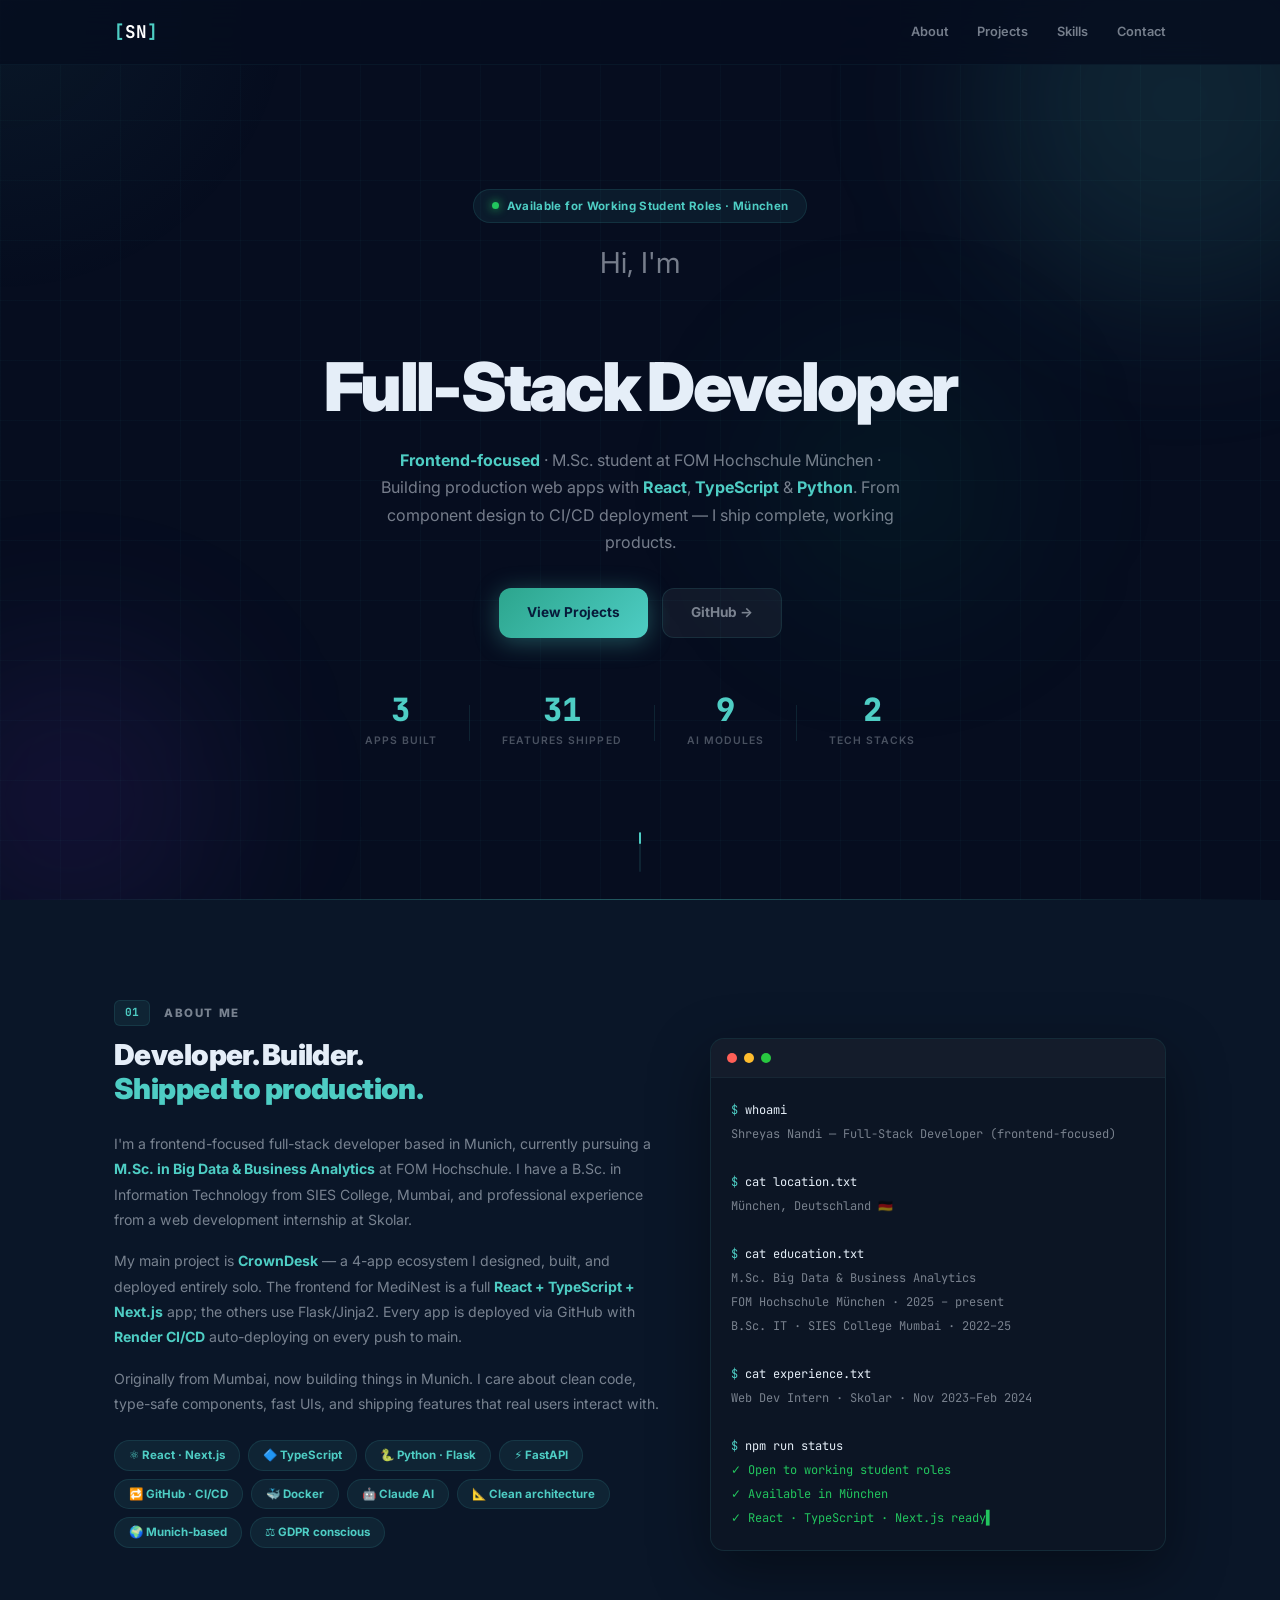
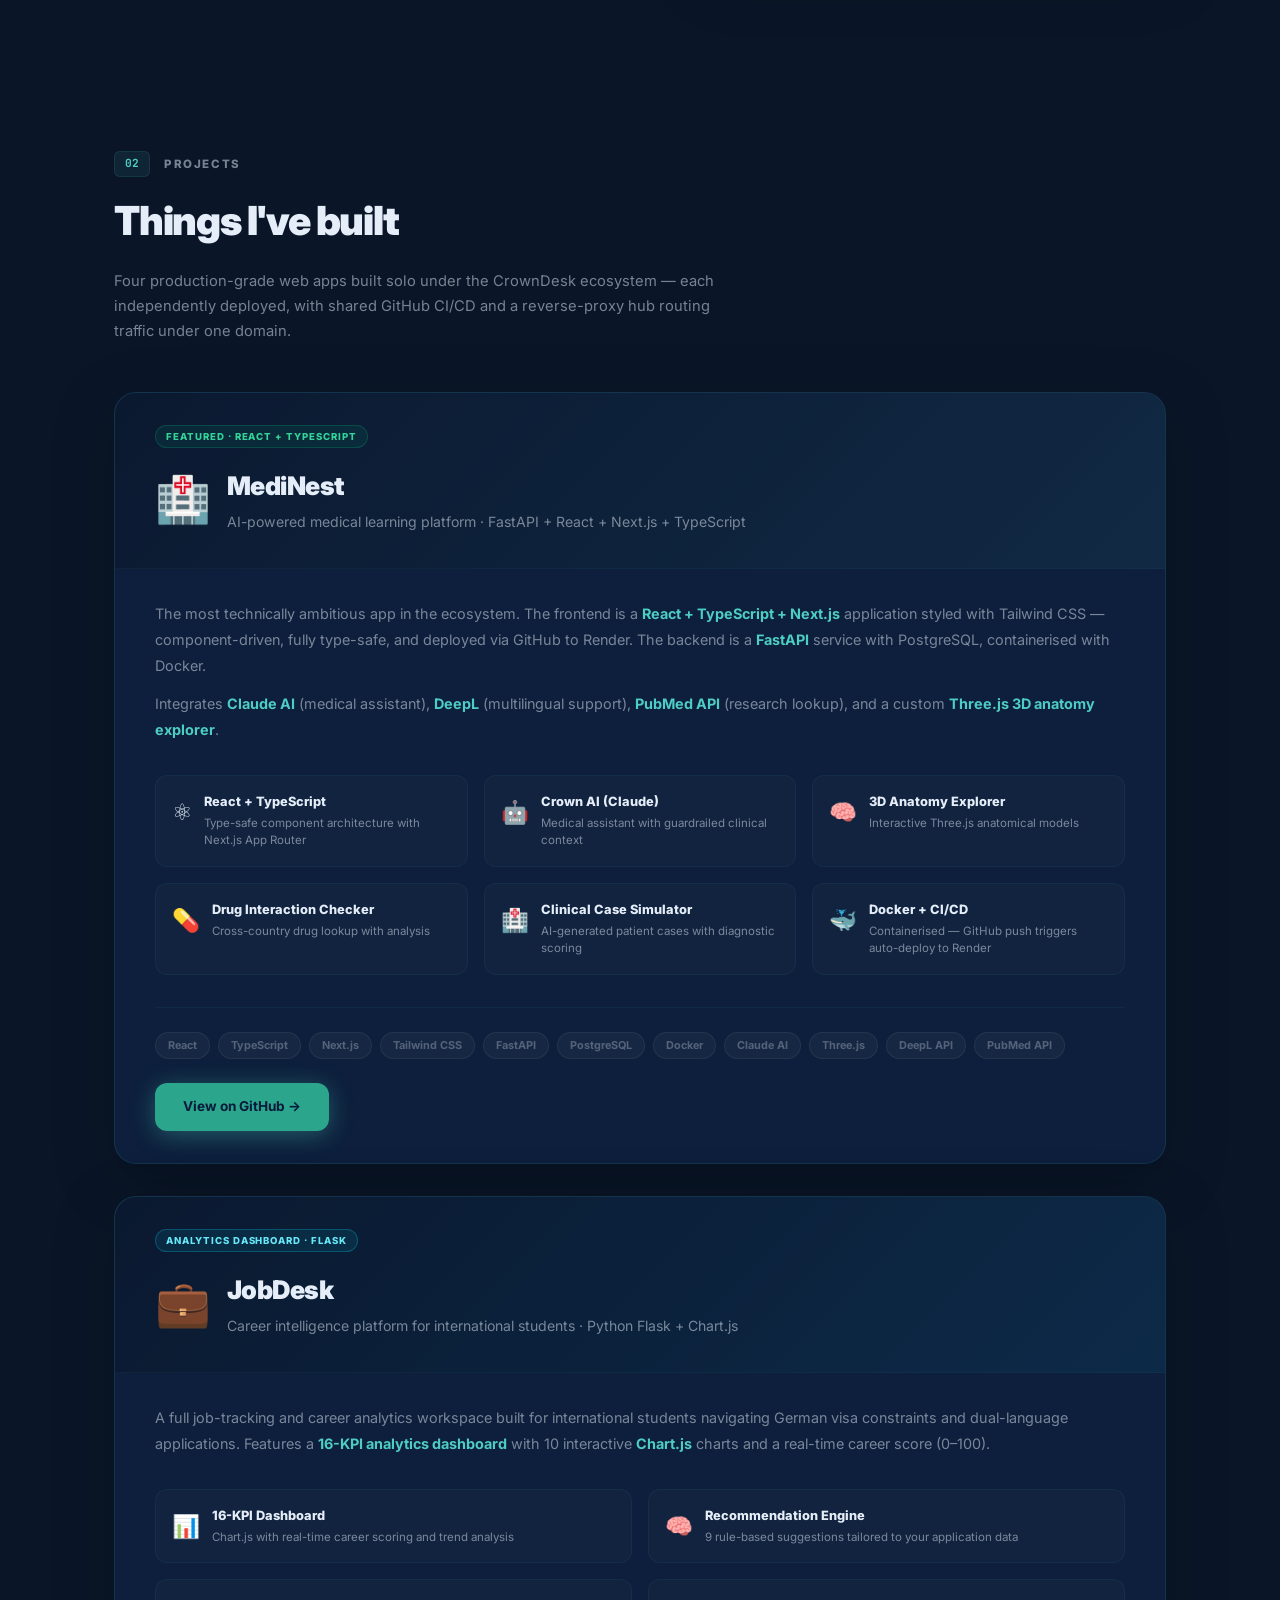
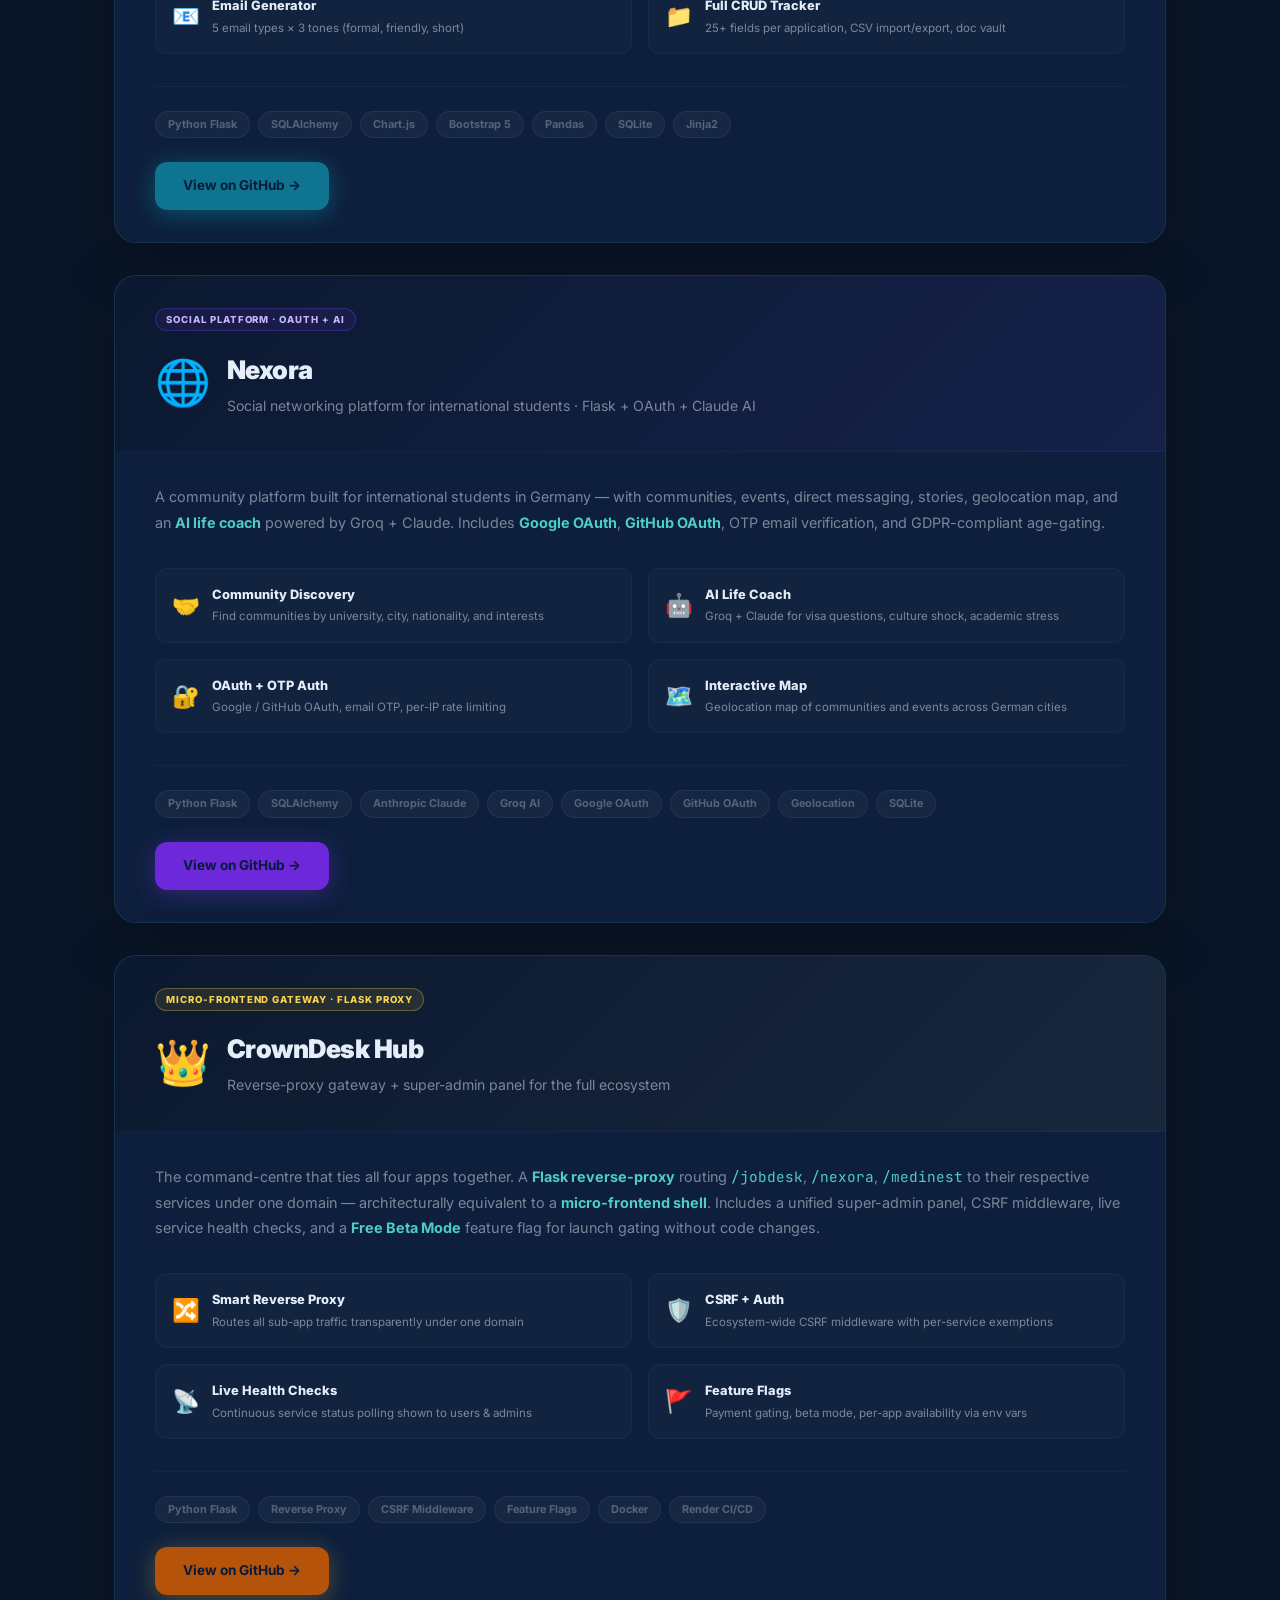
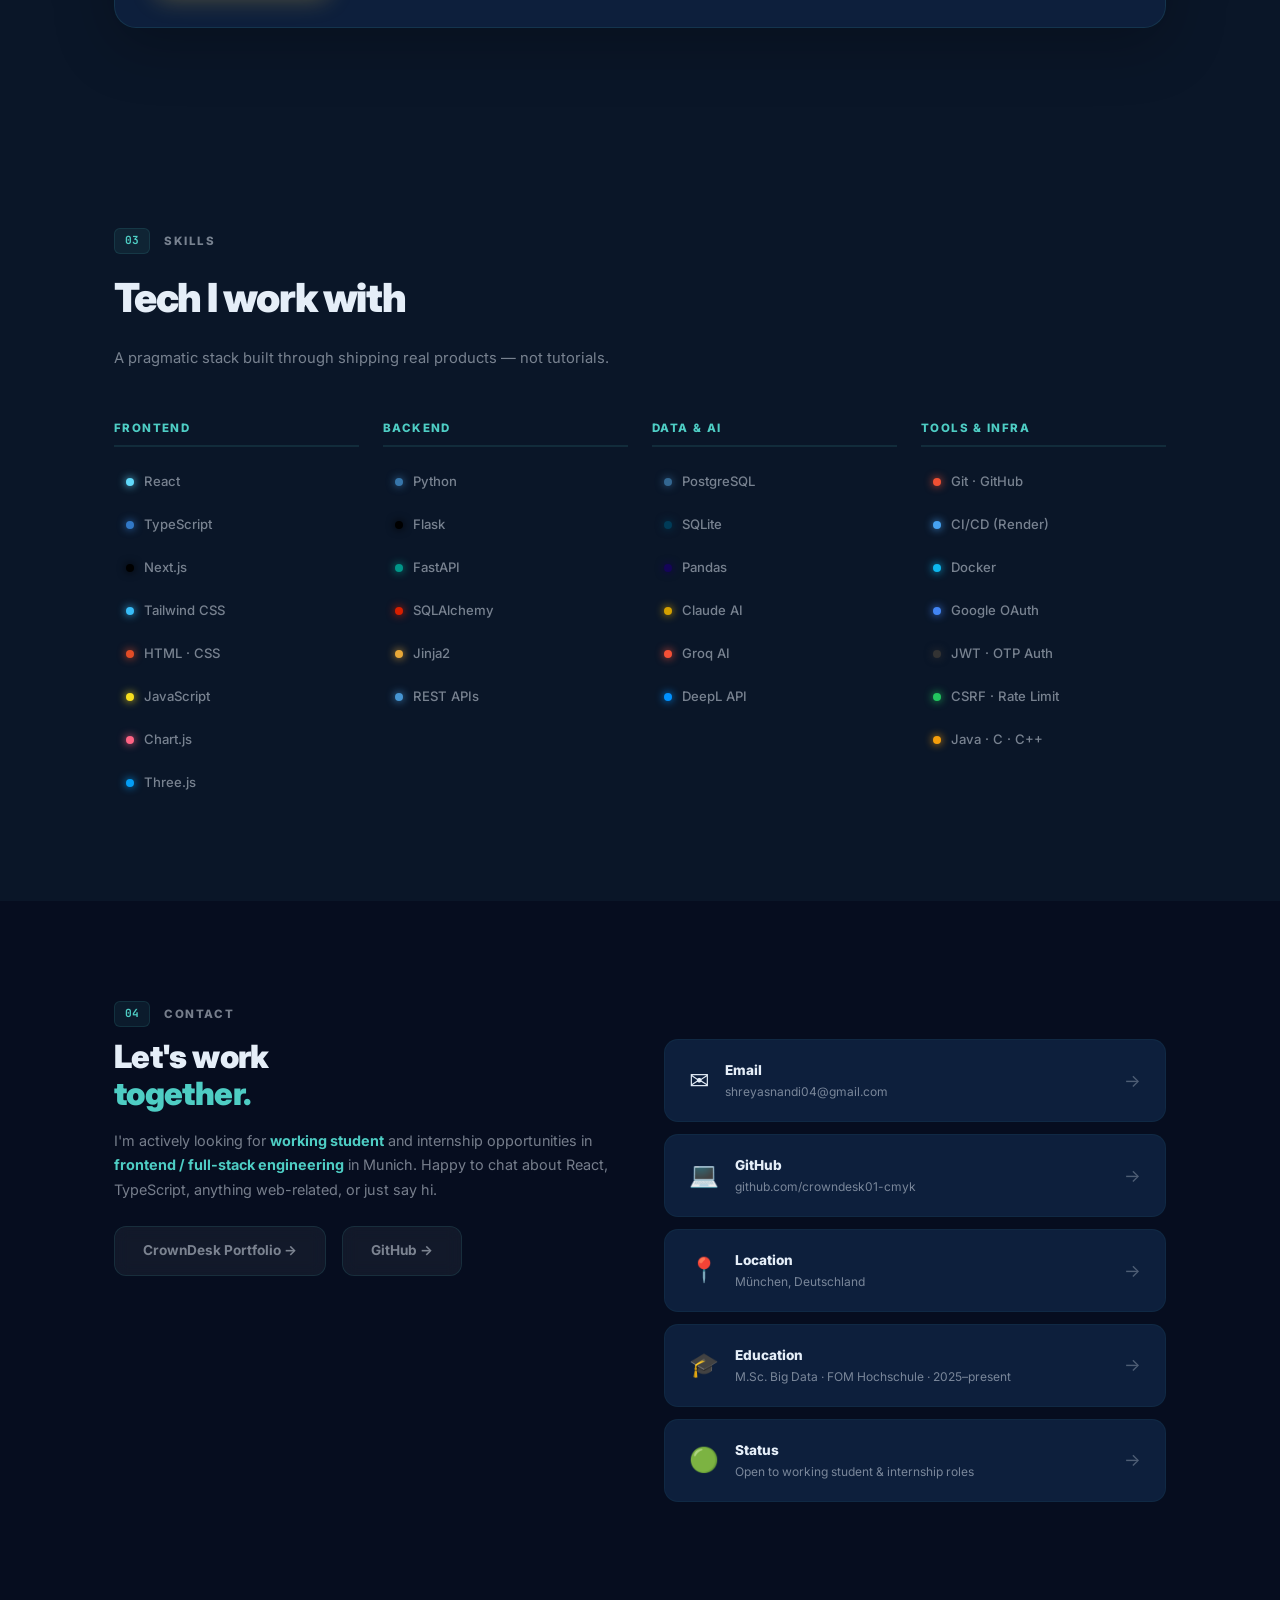
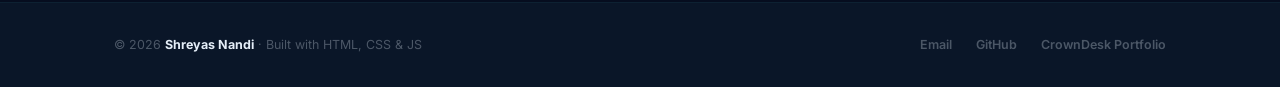
==== commit 12514167: "Adjust title to 'Full-Stack Developer (Frontend-focused)' More accurate than pure 'Frontend Develope" ====
--- a/shreyas.html
+++ b/shreyas.html
@@ -3,8 +3,8 @@
 <head>
   <meta charset="UTF-8" />
   <meta name="viewport" content="width=device-width, initial-scale=1.0" />
-  <title>Shreyas Nandi — Frontend Developer · München</title>
-  <meta name="description" content="Shreyas Nandi — Frontend & Full-Stack Developer based in Munich. React, TypeScript, Next.js, Python. M.Sc. student at FOM Hochschule. Open to working student roles." />
+  <title>Shreyas Nandi — Full-Stack Developer (Frontend-focused) · München</title>
+  <meta name="description" content="Shreyas Nandi — Full-Stack Developer, frontend-focused, based in Munich. React, TypeScript, Next.js, Python. M.Sc. student at FOM Hochschule. Open to working student roles." />
   <meta name="author" content="Shreyas Nandi" />
   <link rel="preconnect" href="https://fonts.googleapis.com" />
   <link rel="preconnect" href="https://fonts.gstatic.com" crossorigin />
@@ -57,11 +57,11 @@
     <h1 class="hero-title">
       <span class="hero-line hero-line-1">Hi, I'm</span>
       <span class="hero-line hero-line-2 gradient-text">Shreyas Nandi</span>
-      <span class="hero-line hero-line-3">Frontend Developer</span>
+      <span class="hero-line hero-line-3">Full-Stack Developer</span>
     </h1>
 
     <p class="hero-subtitle">
-      M.Sc. student at FOM Hochschule München · Building production web apps with
+      <strong>Frontend-focused</strong> · M.Sc. student at FOM Hochschule München · Building production web apps with
       <strong>React</strong>, <strong>TypeScript</strong> & <strong>Python</strong>.
       From component design to CI/CD deployment — I ship complete, working products.
     </p>
@@ -145,7 +145,7 @@
           </div>
           <div class="terminal-body">
             <div><span class="t-prompt">$ </span><span class="t-cmd">whoami</span></div>
-            <div class="t-output">Shreyas Nandi — Frontend &amp; Full-Stack Developer</div>
+            <div class="t-output">Shreyas Nandi — Full-Stack Developer (frontend-focused)</div>
             <br/>
             <div><span class="t-prompt">$ </span><span class="t-cmd">cat location.txt</span></div>
             <div class="t-output">München, Deutschland 🇩🇪</div>
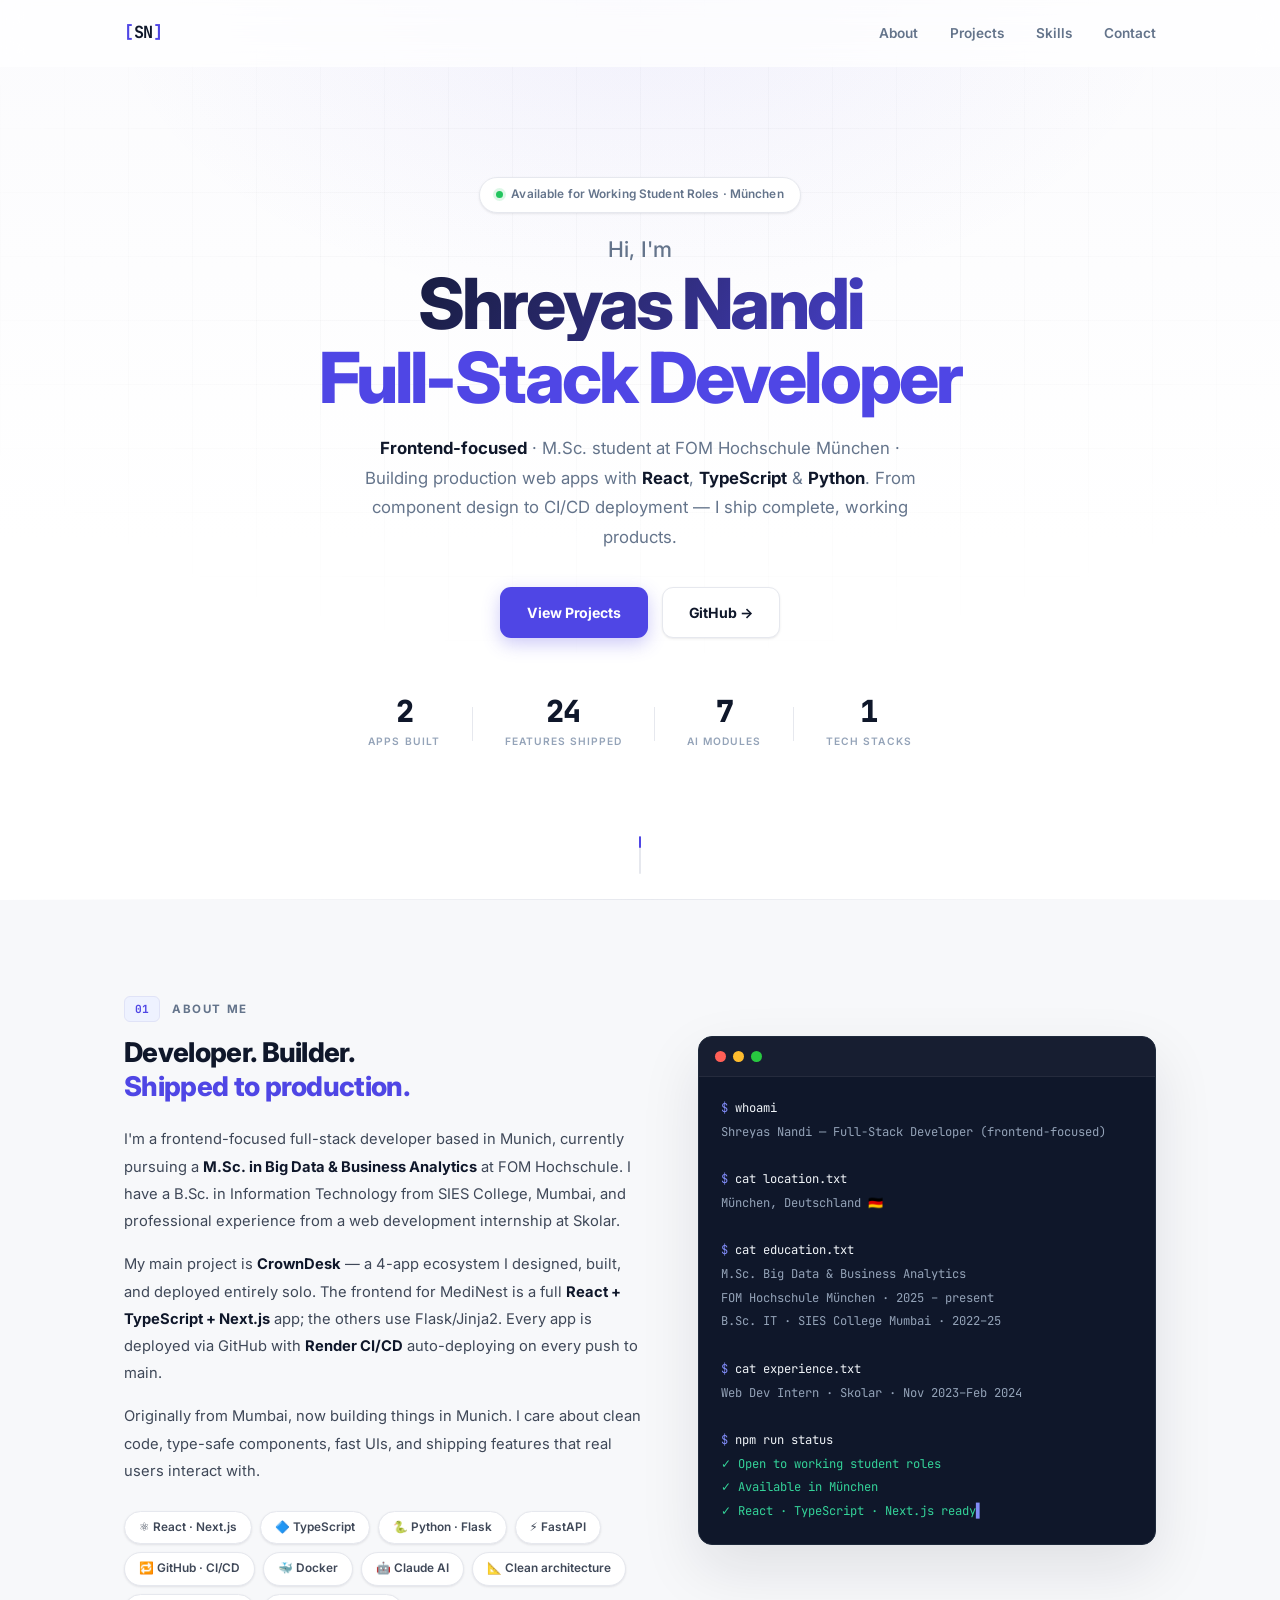
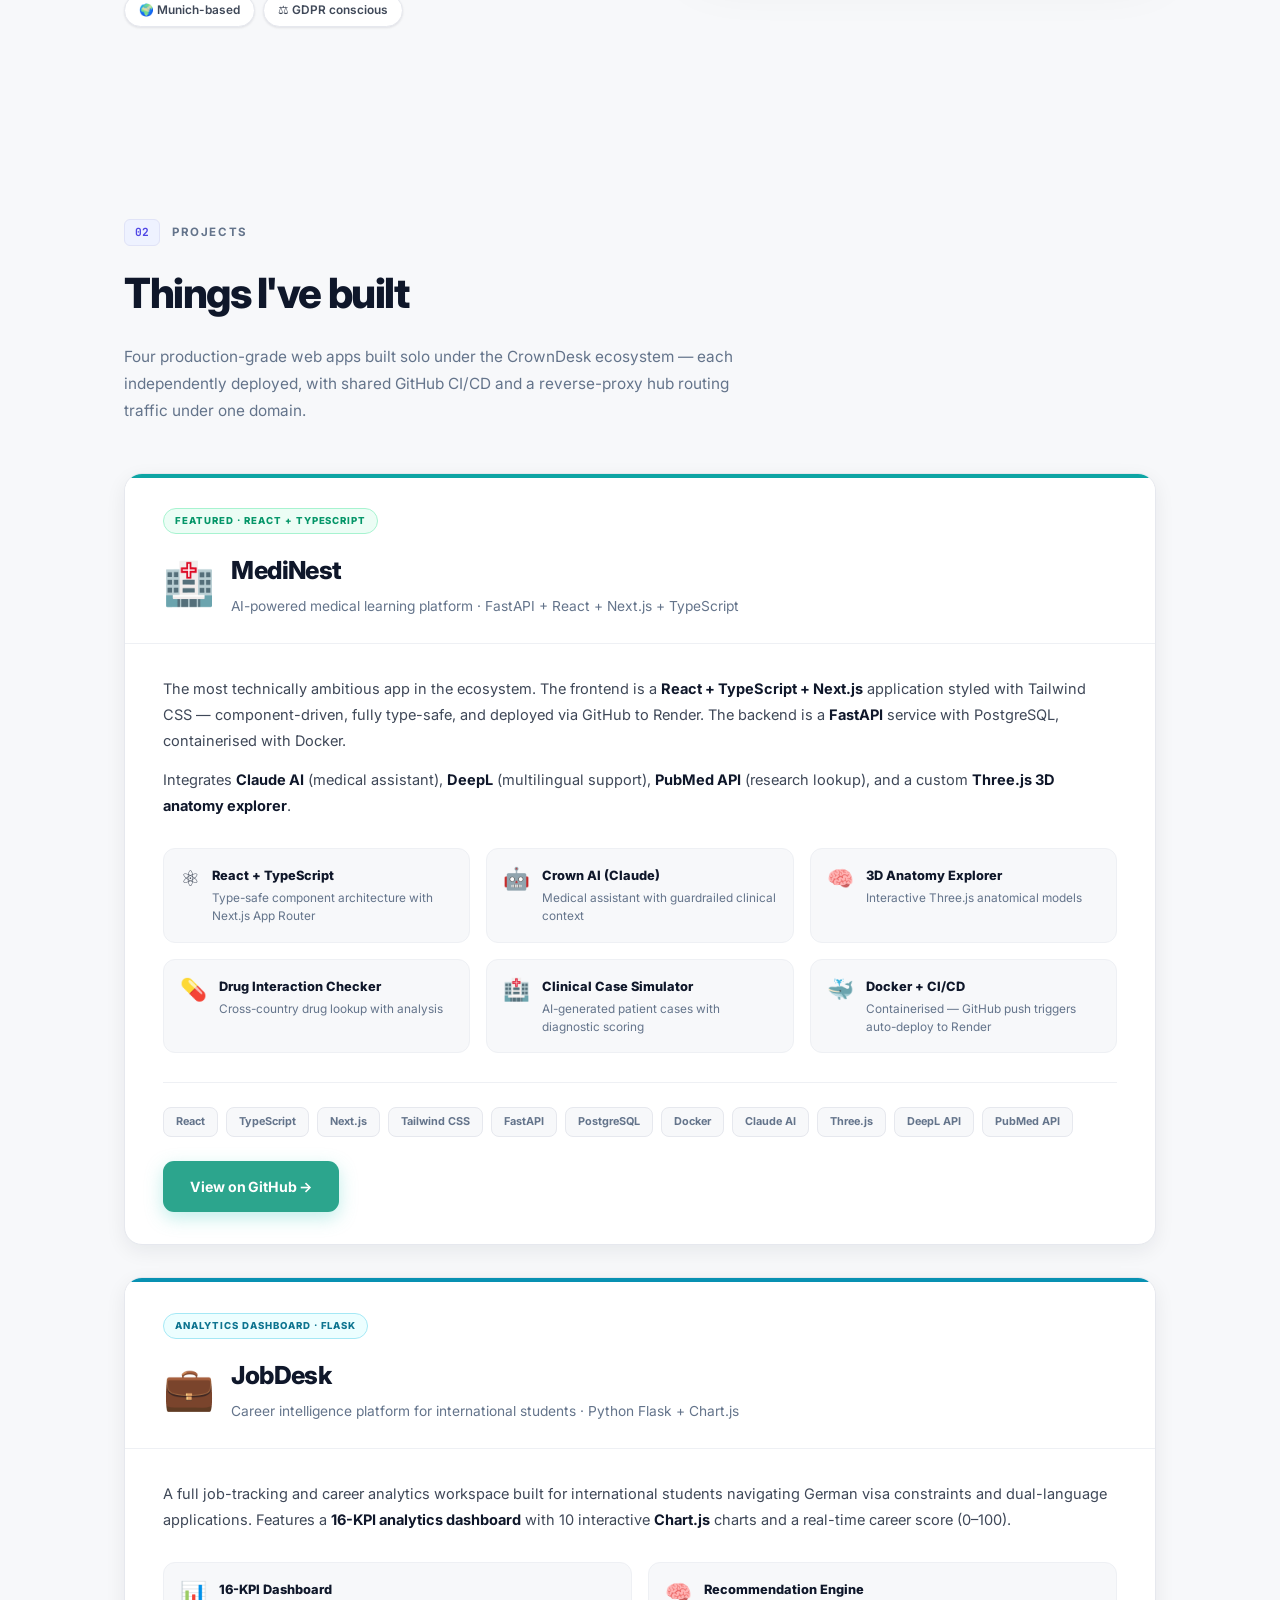
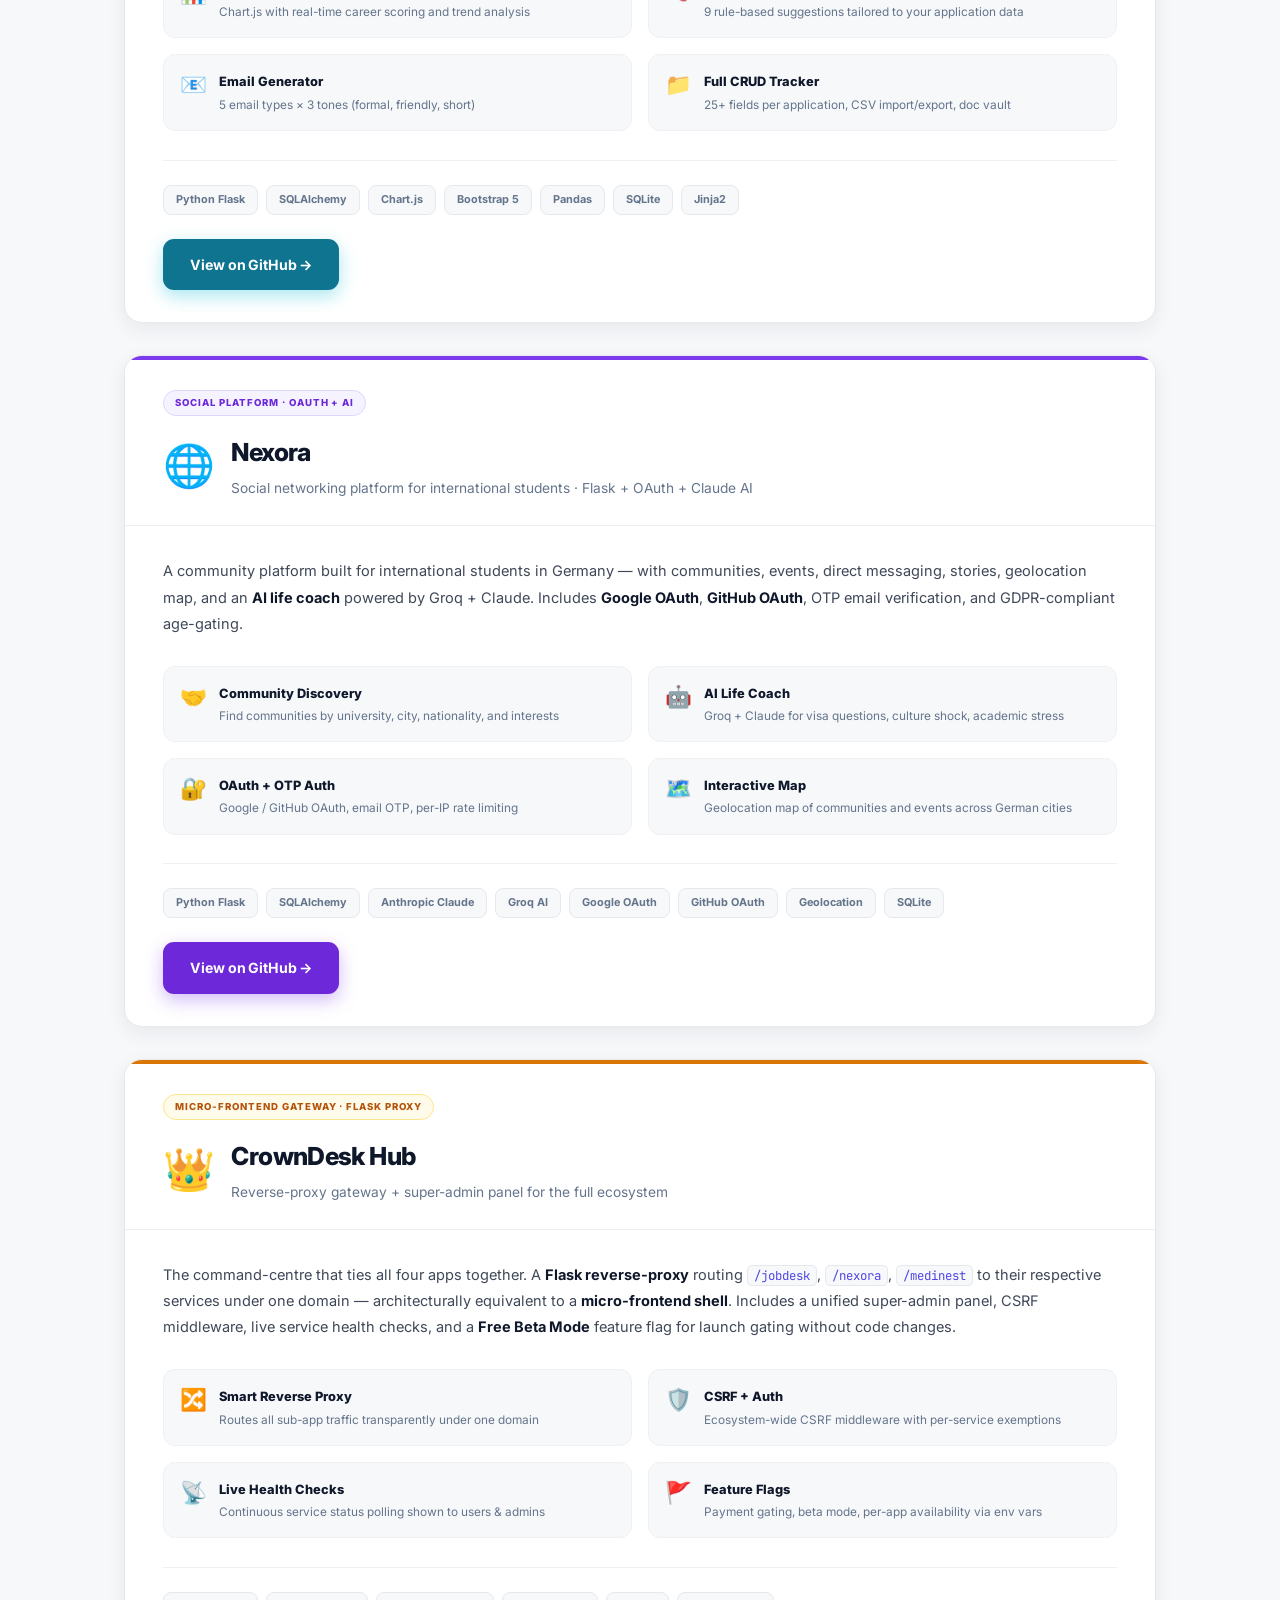
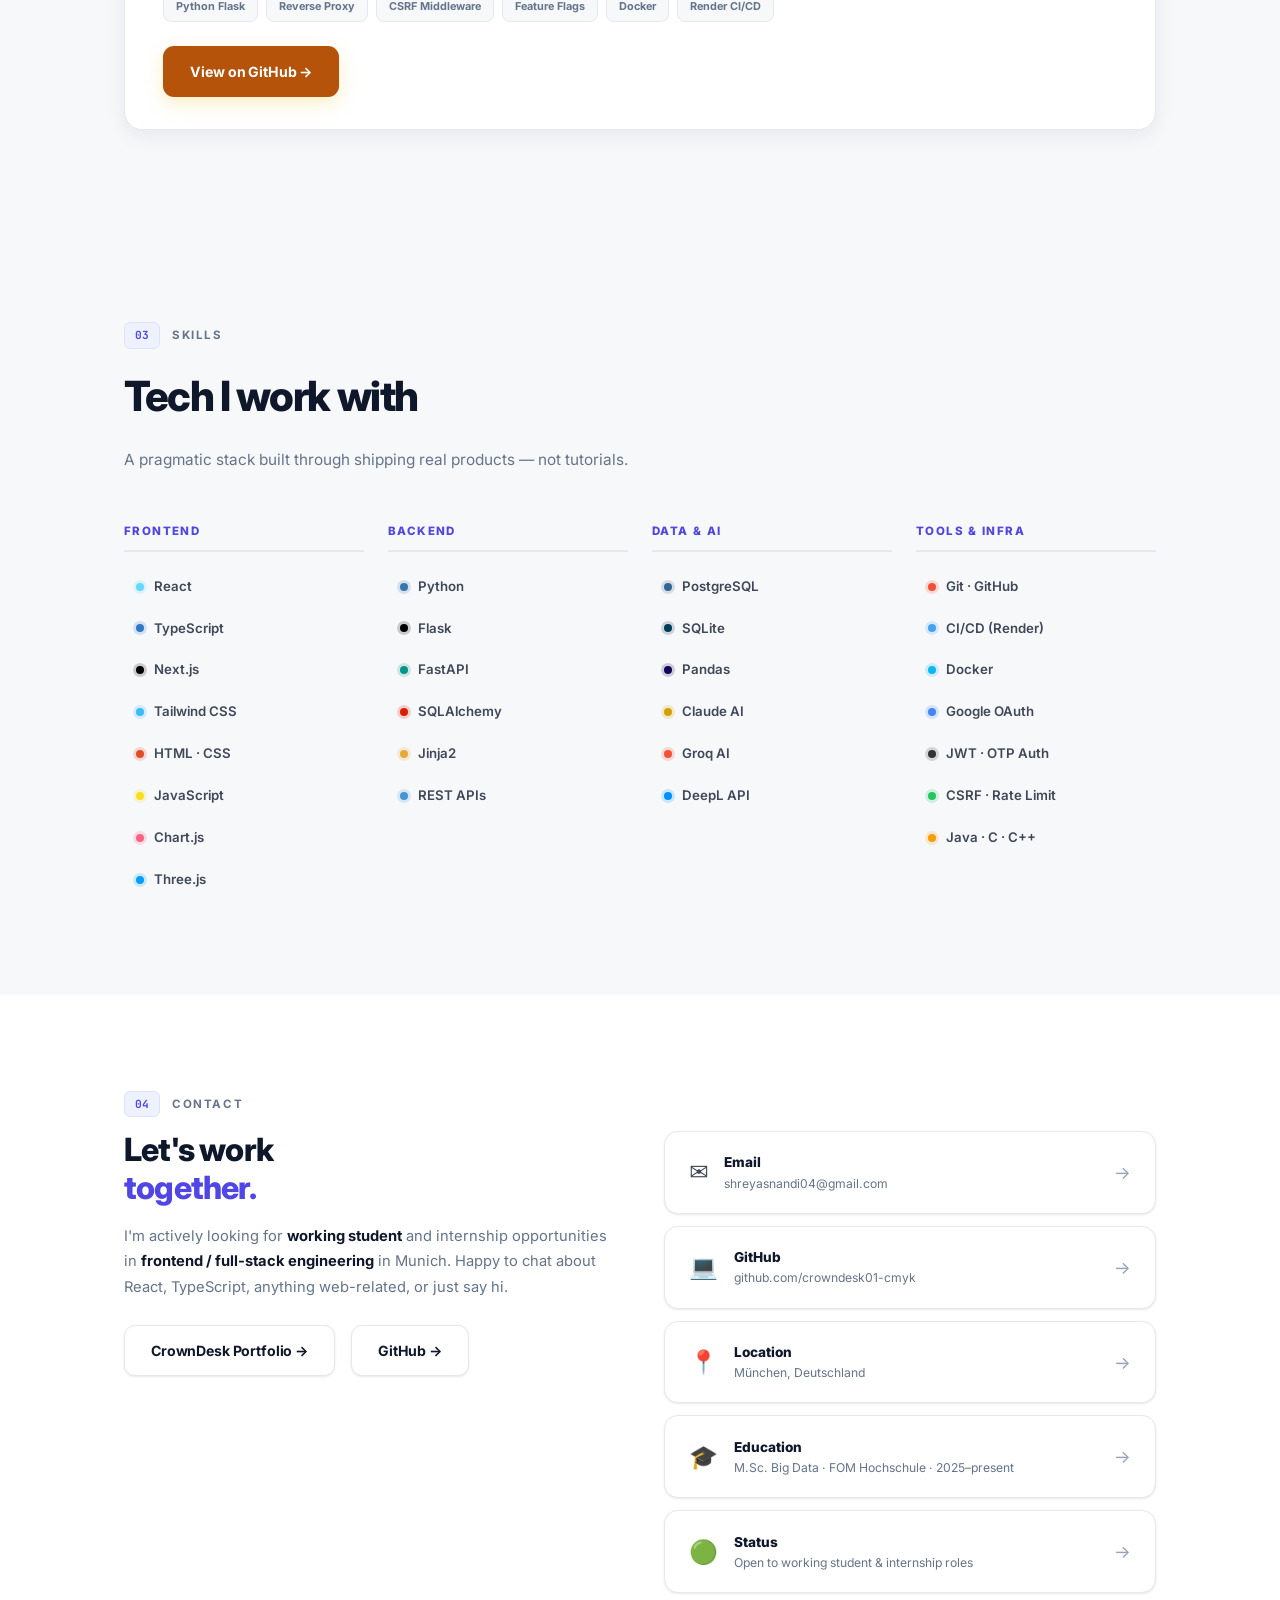
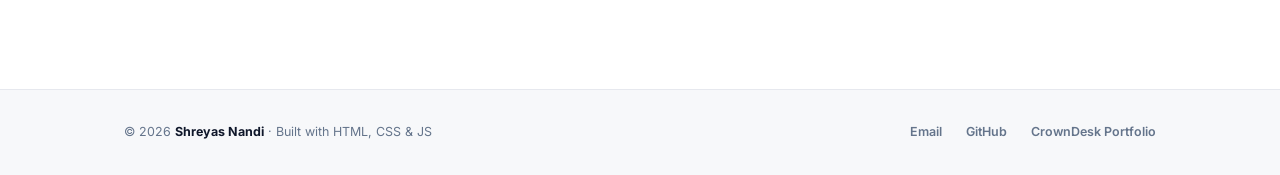
==== commit ac023cfd: "Redesign personal portfolio with clean light theme - Rewrite style.css: light/minimal palette, indig" ====
--- a/shreyas.html
+++ b/shreyas.html
@@ -183,7 +183,7 @@
     </p>
 
     <!-- MediNest — most relevant for frontend roles -->
-    <div class="project-showcase" style="--proj-glow:rgba(78,205,196,.06); margin-bottom:2rem;">
+    <div class="project-showcase" style="--proj:#0ea5a4; margin-bottom:2rem;">
       <div class="project-showcase-header">
         <div class="project-badge-row">
           <span class="project-status-badge">Featured · React + TypeScript</span>
@@ -248,10 +248,10 @@
     </div>
 
     <!-- JobDesk -->
-    <div class="project-showcase" style="--proj-glow:rgba(0,212,255,.06); margin-bottom:2rem;">
-      <div class="project-showcase-header" style="background:linear-gradient(135deg,rgba(0,0,0,.2),rgba(0,212,255,.06))">
+    <div class="project-showcase" style="--proj:#0891b2; margin-bottom:2rem;">
+      <div class="project-showcase-header">
         <div class="project-badge-row">
-          <span class="project-status-badge" style="color:#67e8f9;border-color:rgba(6,182,212,.3);background:rgba(6,182,212,.1)">Analytics Dashboard · Flask</span>
+          <span class="project-status-badge" style="color:#0e7490;border-color:#a5e8f5;background:#ecfeff">Analytics Dashboard · Flask</span>
         </div>
         <div class="project-title-row">
           <span class="project-icon-lg">💼</span>
@@ -300,10 +300,10 @@
     </div>
 
     <!-- Nexora -->
-    <div class="project-showcase" style="--proj-glow:rgba(124,58,237,.06); margin-bottom:2rem;">
-      <div class="project-showcase-header" style="background:linear-gradient(135deg,rgba(0,0,0,.2),rgba(124,58,237,.08))">
+    <div class="project-showcase" style="--proj:#7c3aed; margin-bottom:2rem;">
+      <div class="project-showcase-header">
         <div class="project-badge-row">
-          <span class="project-status-badge" style="color:#c4b5fd;border-color:rgba(124,58,237,.3);background:rgba(124,58,237,.1)">Social Platform · OAuth + AI</span>
+          <span class="project-status-badge" style="color:#6d28d9;border-color:#ddd6fe;background:#f5f3ff">Social Platform · OAuth + AI</span>
         </div>
         <div class="project-title-row">
           <span class="project-icon-lg">🌐</span>
@@ -354,10 +354,10 @@
     </div>
 
     <!-- CrownDesk Hub -->
-    <div class="project-showcase" style="--proj-glow:rgba(245,200,66,.04);">
-      <div class="project-showcase-header" style="background:linear-gradient(135deg,rgba(0,0,0,.2),rgba(245,200,66,.05))">
+    <div class="project-showcase" style="--proj:#d97706;">
+      <div class="project-showcase-header">
         <div class="project-badge-row">
-          <span class="project-status-badge" style="color:#fcd34d;border-color:rgba(245,200,66,.3);background:rgba(245,200,66,.1)">Micro-Frontend Gateway · Flask Proxy</span>
+          <span class="project-status-badge" style="color:#b45309;border-color:#fde68a;background:#fffbeb">Micro-Frontend Gateway · Flask Proxy</span>
         </div>
         <div class="project-title-row">
           <span class="project-icon-lg">👑</span>
--- a/style.css
+++ b/style.css
@@ -1,207 +1,194 @@
 /* ══════════════════════════════════════════════════════
-   SHREYAS NANDI — PORTFOLIO v2
-   Dark premium + advanced animations
+   SHREYAS NANDI — PORTFOLIO
+   Clean · minimal · professional (light)
 ══════════════════════════════════════════════════════ */
 
 :root {
-  --bg: #060d1f;
-  --bg-2: #0a1628;
-  --surface: #0d1f3c;
-  --border: rgba(78,205,196,.12);
-  --border-2: rgba(78,205,196,.06);
-  --accent: #4ECDC4;
-  --accent-dark: #2CA58D;
-  --accent-light: rgba(78,205,196,.08);
-  --text: #e5eef8;
-  --muted: rgba(229,238,248,.5);
-  --dim: rgba(229,238,248,.3);
-  --font: 'Inter', system-ui, sans-serif;
-  --mono: 'JetBrains Mono', monospace;
+  --bg: #ffffff;
+  --bg-2: #f7f8fa;
+  --surface: #ffffff;
+  --border: #e6e8ee;
+  --border-2: #eef0f4;
+
+  --ink: #0f172a;       /* headings */
+  --body: #3f4858;      /* body text */
+  --muted: #64748b;
+  --dim: #94a3b8;
+
+  --accent: #4f46e5;        /* indigo */
+  --accent-dark: #4338ca;
+  --accent-light: #eef2ff;
+
+  --shadow: 0 1px 3px rgba(15,23,42,.06), 0 1px 2px rgba(15,23,42,.04);
+  --shadow-md: 0 6px 20px rgba(15,23,42,.07);
+  --shadow-lg: 0 24px 60px rgba(15,23,42,.10);
+
+  --font: 'Inter', system-ui, -apple-system, 'Segoe UI', sans-serif;
+  --mono: 'JetBrains Mono', ui-monospace, monospace;
 }
 
 *,*::before,*::after { margin:0; padding:0; box-sizing:border-box; }
 html { scroll-behavior:smooth; scroll-padding-top:80px; }
-body { font-family:var(--font); background:var(--bg); color:var(--text); line-height:1.6; -webkit-font-smoothing:antialiased; overflow-x:hidden; }
-.container { max-width:1100px; margin:0 auto; padding:0 24px; }
+body {
+  font-family:var(--font); background:var(--bg); color:var(--body);
+  line-height:1.65; -webkit-font-smoothing:antialiased; overflow-x:hidden;
+}
+.container { max-width:1080px; margin:0 auto; padding:0 24px; }
 a { color:inherit; text-decoration:none; }
-strong { color:var(--accent); font-weight:700; }
-
-/* ── Cursor glow ── */
-.cursor-glow {
-  position:fixed; width:600px; height:600px; border-radius:50%;
-  background:radial-gradient(circle,rgba(78,205,196,.06),transparent 70%);
-  pointer-events:none; z-index:0; transform:translate(-50%,-50%);
-  transition:left .3s ease,top .3s ease; will-change:left,top;
-}
+strong { color:var(--ink); font-weight:700; }
+
+/* cursor glow disabled for clean look */
+.cursor-glow { display:none !important; }
 
 /* ══ NAVBAR ══ */
 #navbar {
   position:fixed; top:0; left:0; right:0; z-index:1000;
-  background:rgba(6,13,31,.8); backdrop-filter:blur(20px);
-  border-bottom:1px solid var(--border-2); transition:all .3s;
+  background:rgba(255,255,255,.72); backdrop-filter:blur(14px);
+  border-bottom:1px solid transparent; transition:border-color .3s, box-shadow .3s, background .3s;
 }
 #navbar.scrolled {
-  background:rgba(6,13,31,.95);
-  box-shadow:0 4px 30px rgba(0,0,0,.4);
+  background:rgba(255,255,255,.85);
+  box-shadow:0 1px 0 var(--border), 0 6px 24px rgba(15,23,42,.05);
   border-bottom-color:var(--border);
 }
 .nav-inner {
-  max-width:1100px; margin:0 auto; padding:0 24px;
-  height:64px; display:flex; align-items:center; justify-content:space-between;
-}
-.nav-logo { font-family:var(--mono); font-size:1.1rem; font-weight:700; color:#fff; }
+  max-width:1080px; margin:0 auto; padding:0 24px;
+  height:66px; display:flex; align-items:center; justify-content:space-between;
+}
+.nav-logo { font-family:var(--mono); font-size:1.05rem; font-weight:700; color:var(--ink); letter-spacing:-.02em; }
 .logo-bracket { color:var(--accent); }
-.nav-links { display:flex; gap:1.8rem; }
+.nav-links { display:flex; gap:2rem; }
 .nav-links a {
-  font-size:.8rem; font-weight:600; color:var(--muted);
+  font-size:.85rem; font-weight:600; color:var(--muted);
   transition:color .2s; position:relative; padding:4px 0;
 }
 .nav-links a::after {
-  content:''; position:absolute; bottom:0; left:0; width:0; height:2px;
-  background:var(--accent); border-radius:2px; transition:width .25s cubic-bezier(.34,1.4,.64,1);
-}
-.nav-links a:hover { color:var(--accent); }
+  content:''; position:absolute; bottom:-2px; left:0; width:0; height:2px;
+  background:var(--accent); border-radius:2px; transition:width .25s ease;
+}
+.nav-links a:hover { color:var(--ink); }
 .nav-links a:hover::after { width:100%; }
 
 .nav-toggle { display:none; flex-direction:column; gap:5px; background:none; border:none; cursor:pointer; padding:4px; }
-.nav-toggle span { width:22px; height:2px; background:var(--muted); border-radius:2px; transition:all .3s; }
-.mobile-menu { display:none; flex-direction:column; padding:0 24px 20px; }
-.mobile-menu a { padding:14px 0; font-size:.9rem; font-weight:600; color:var(--muted); border-bottom:1px solid var(--border-2); }
+.nav-toggle span { width:22px; height:2px; background:var(--ink); border-radius:2px; transition:all .3s; }
+.mobile-menu { display:none; flex-direction:column; padding:0 24px 18px; background:#fff; border-bottom:1px solid var(--border); }
+.mobile-menu a { padding:14px 0; font-size:.92rem; font-weight:600; color:var(--body); border-bottom:1px solid var(--border-2); }
 .mobile-menu a:hover { color:var(--accent); }
 .mobile-menu.open { display:flex; }
 
 /* ══ HERO ══ */
 #hero {
   min-height:100vh; display:flex; align-items:center; justify-content:center;
-  position:relative; overflow:hidden; padding:120px 24px 80px;
-}
-.hero-bg { position:absolute; inset:0; overflow:hidden; }
+  position:relative; overflow:hidden; padding:120px 24px 90px;
+  background:
+    radial-gradient(60% 50% at 50% 0%, rgba(79,70,229,.06), transparent 70%),
+    linear-gradient(180deg, #fbfbfd 0%, var(--bg) 60%);
+}
+.hero-bg { position:absolute; inset:0; overflow:hidden; pointer-events:none; }
 .hero-grid {
   position:absolute; inset:0;
   background-image:
-    linear-gradient(rgba(78,205,196,.03) 1px,transparent 1px),
-    linear-gradient(90deg,rgba(78,205,196,.03) 1px,transparent 1px);
-  background-size:60px 60px;
-  animation:gridMove 20s linear infinite;
-}
-@keyframes gridMove { to { transform:translate(60px,60px); } }
-
-.hero-orb {
-  position:absolute; border-radius:50%; filter:blur(80px); pointer-events:none;
-  animation:orbFloat 12s ease-in-out infinite;
-}
-.hero-orb-1 { width:400px; height:400px; top:-100px; right:-100px; background:rgba(78,205,196,.12); animation-duration:10s; }
-.hero-orb-2 { width:300px; height:300px; bottom:-50px; left:-80px; background:rgba(124,58,237,.1); animation-duration:14s; animation-delay:-3s; }
-.hero-orb-3 { width:250px; height:250px; top:40%; left:60%; background:rgba(5,150,105,.08); animation-duration:16s; animation-delay:-7s; }
-@keyframes orbFloat {
-  0%,100% { transform:translate(0,0) scale(1); }
-  33% { transform:translate(30px,-40px) scale(1.1); }
-  66% { transform:translate(-20px,30px) scale(.95); }
-}
-
+    linear-gradient(rgba(15,23,42,.025) 1px,transparent 1px),
+    linear-gradient(90deg,rgba(15,23,42,.025) 1px,transparent 1px);
+  background-size:64px 64px;
+  mask-image:radial-gradient(ellipse 80% 60% at 50% 30%, #000 30%, transparent 75%);
+  -webkit-mask-image:radial-gradient(ellipse 80% 60% at 50% 30%, #000 30%, transparent 75%);
+}
+.hero-orb { display:none; } /* removed for clean look */
 .hero-glow-line {
   position:absolute; bottom:0; left:0; right:0; height:1px;
-  background:linear-gradient(90deg,transparent,var(--accent),transparent);
-  opacity:.4;
-}
-
-.hero-content { position:relative; z-index:1; text-align:center; max-width:780px; }
+  background:linear-gradient(90deg,transparent,var(--border),transparent);
+}
+
+.hero-content { position:relative; z-index:1; text-align:center; max-width:760px; }
 
 .hero-badge {
   display:inline-flex; align-items:center; gap:8px;
-  background:var(--accent-light); border:1px solid var(--border);
-  border-radius:99px; padding:7px 18px; font-size:.72rem; font-weight:700;
-  color:var(--accent); letter-spacing:.03em;
+  background:#fff; border:1px solid var(--border);
+  border-radius:99px; padding:7px 16px; font-size:.74rem; font-weight:600;
+  color:var(--muted); letter-spacing:.01em; box-shadow:var(--shadow);
   animation:fadeDown .6s ease both;
 }
 .badge-dot {
   width:7px; height:7px; border-radius:50%; background:#22c55e;
-  box-shadow:0 0 10px #22c55e; animation:pulse 1.5s infinite;
+  box-shadow:0 0 0 3px rgba(34,197,94,.15); animation:pulse 2s infinite;
 }
 @keyframes fadeDown { from { opacity:0; transform:translateY(-12px); } to { opacity:1; transform:translateY(0); } }
 
-.hero-title { margin:1.5rem 0; }
+.hero-title { margin:1.6rem 0 1.2rem; }
 .hero-line {
-  display:block; font-size:clamp(2.4rem,6vw,4.2rem); font-weight:900;
-  line-height:1.08; letter-spacing:-.04em;
-  opacity:0; animation:heroLineIn .7s cubic-bezier(.34,1.4,.64,1) forwards;
-}
-.hero-line-1 { animation-delay:.2s; color:var(--muted); font-weight:400; font-size:clamp(1.2rem,3vw,1.8rem); letter-spacing:0; }
-.hero-line-2 { animation-delay:.4s; }
-.hero-line-3 { animation-delay:.6s; }
+  display:block; font-size:clamp(2.6rem,6.5vw,4.4rem); font-weight:800;
+  line-height:1.05; letter-spacing:-.04em; color:var(--ink);
+  opacity:0; animation:heroLineIn .7s cubic-bezier(.22,1,.36,1) forwards;
+}
+.hero-line-1 { animation-delay:.15s; color:var(--muted); font-weight:500; font-size:clamp(1rem,2.4vw,1.35rem); letter-spacing:0; margin-bottom:.4rem; }
+.hero-line-2 { animation-delay:.32s; }
+.hero-line-3 { animation-delay:.48s; color:var(--accent); }
 @keyframes heroLineIn {
-  from { opacity:0; transform:translateY(30px) skewY(2deg); }
-  to { opacity:1; transform:translateY(0) skewY(0); }
+  from { opacity:0; transform:translateY(22px); }
+  to { opacity:1; transform:translateY(0); }
 }
 
 .gradient-text {
-  background:linear-gradient(135deg,var(--accent),#67e8f9,#a78bfa,var(--accent));
-  background-size:300% auto;
+  background:linear-gradient(120deg,var(--ink),#312e81 55%,var(--accent));
   -webkit-background-clip:text; -webkit-text-fill-color:transparent;
-  background-clip:text; animation:shimmer 5s linear infinite;
-}
-@keyframes shimmer { to { background-position:-300% center; } }
+  background-clip:text;
+}
 
 .hero-subtitle {
-  font-size:1rem; color:var(--muted); line-height:1.7; max-width:540px; margin:0 auto 2rem;
-  opacity:0; animation:fadeUp .6s ease .8s forwards;
+  font-size:1.05rem; color:var(--muted); line-height:1.75; max-width:560px; margin:0 auto 2.2rem;
+  opacity:0; animation:fadeUp .6s ease .7s forwards;
 }
 
 .hero-actions {
-  display:flex; gap:14px; justify-content:center; margin-bottom:3.5rem;
-  opacity:0; animation:fadeUp .6s ease 1s forwards;
+  display:flex; gap:14px; justify-content:center; margin-bottom:3.6rem;
+  opacity:0; animation:fadeUp .6s ease .9s forwards;
 }
 
 .btn {
   display:inline-flex; align-items:center; gap:8px;
-  padding:13px 28px; border-radius:12px; font-size:.85rem; font-weight:700;
-  cursor:pointer; transition:all .25s cubic-bezier(.34,1.2,.64,1); border:none;
-  position:relative; overflow:hidden;
-}
-.btn::after {
-  content:''; position:absolute; inset:0;
-  background:linear-gradient(135deg,rgba(255,255,255,.15),transparent);
-  opacity:0; transition:opacity .25s;
-}
-.btn:hover::after { opacity:1; }
+  padding:13px 26px; border-radius:11px; font-size:.88rem; font-weight:700;
+  cursor:pointer; transition:transform .2s ease, box-shadow .2s ease, background .2s, border-color .2s, color .2s;
+  border:1px solid transparent; letter-spacing:-.01em;
+}
 
 .btn-primary {
-  background:linear-gradient(135deg,var(--btn-color,var(--accent-dark)),var(--btn-color,var(--accent)));
-  color:#071B3A;
-  box-shadow:0 4px 24px var(--btn-glow,rgba(78,205,196,.35));
-}
-.btn-primary:hover { transform:translateY(-3px) scale(1.02); box-shadow:0 8px 32px var(--btn-glow,rgba(78,205,196,.5)); }
+  background:var(--btn-color,var(--accent));
+  color:#fff;
+  box-shadow:0 6px 18px var(--btn-glow,rgba(79,70,229,.28));
+}
+.btn-primary:hover { transform:translateY(-2px); box-shadow:0 10px 26px var(--btn-glow,rgba(79,70,229,.36)); filter:brightness(1.04); }
 
 .btn-glass {
-  background:rgba(255,255,255,.05); color:var(--muted);
-  border:1.5px solid var(--border); backdrop-filter:blur(8px);
-}
-.btn-glass:hover { color:var(--accent); border-color:var(--accent); background:var(--accent-light); transform:translateY(-3px); }
+  background:#fff; color:var(--ink);
+  border:1px solid var(--border); box-shadow:var(--shadow);
+}
+.btn-glass:hover { color:var(--accent); border-color:var(--accent); background:var(--accent-light); transform:translateY(-2px); }
 
 .hero-metrics {
   display:flex; align-items:center; justify-content:center; gap:0;
-  opacity:0; animation:fadeUp .6s ease 1.2s forwards;
+  opacity:0; animation:fadeUp .6s ease 1.1s forwards;
 }
 .metric { text-align:center; padding:0 2rem; }
 .metric-value {
-  display:block; font-size:2rem; font-weight:900; color:var(--accent);
-  font-family:var(--mono); line-height:1;
-}
-.metric-label { font-size:.65rem; font-weight:600; color:var(--dim); text-transform:uppercase; letter-spacing:.1em; margin-top:4px; }
-.metric-divider { width:1px; height:36px; background:var(--border); }
+  display:block; font-size:1.9rem; font-weight:800; color:var(--ink);
+  font-family:var(--mono); line-height:1; letter-spacing:-.03em;
+}
+.metric-label { font-size:.64rem; font-weight:600; color:var(--dim); text-transform:uppercase; letter-spacing:.1em; margin-top:6px; }
+.metric-divider { width:1px; height:34px; background:var(--border); }
 
 .scroll-indicator {
-  position:absolute; bottom:28px; left:50%; transform:translateX(-50%);
-  width:2px; height:40px; background:var(--border); border-radius:2px; overflow:hidden;
+  position:absolute; bottom:26px; left:50%; transform:translateX(-50%);
+  width:2px; height:38px; background:var(--border); border-radius:2px; overflow:hidden;
 }
 .scroll-line {
   width:100%; height:12px; background:var(--accent); border-radius:2px;
   animation:scrollPulse 1.8s ease-in-out infinite;
 }
-@keyframes scrollPulse { 0% { transform:translateY(-12px); } 50% { transform:translateY(40px); } 100% { transform:translateY(-12px); } }
+@keyframes scrollPulse { 0% { transform:translateY(-12px); } 50% { transform:translateY(38px); } 100% { transform:translateY(-12px); } }
 
 /* ══ SECTIONS ══ */
-section { padding:100px 0; position:relative; }
+section { padding:96px 0; position:relative; }
 #about { background:var(--bg-2); }
 #ecosystem { background:var(--bg); }
 .project-section:nth-child(odd) { background:var(--bg-2); }
@@ -209,242 +196,195 @@
 #skills { background:var(--bg-2); }
 #contact { background:var(--bg); }
 
-.section-header { display:flex; align-items:center; gap:14px; margin-bottom:.75rem; }
+.section-header { display:flex; align-items:center; gap:12px; margin-bottom:.85rem; }
 .section-num {
   font-family:var(--mono); font-size:.7rem; font-weight:700; color:var(--accent);
-  background:var(--accent-light); border:1px solid var(--border);
+  background:var(--accent-light); border:1px solid #e0e3f7;
   padding:3px 10px; border-radius:6px;
 }
-.section-label { font-size:.72rem; font-weight:800; color:var(--muted); text-transform:uppercase; letter-spacing:.14em; }
-.section-title { font-size:clamp(1.8rem,4vw,2.5rem); font-weight:900; letter-spacing:-.03em; margin-bottom:1rem; }
-.section-desc { color:var(--muted); font-size:.92rem; line-height:1.7; max-width:620px; margin-bottom:3rem; }
+.section-label { font-size:.72rem; font-weight:700; color:var(--muted); text-transform:uppercase; letter-spacing:.14em; }
+.section-title { font-size:clamp(1.9rem,4vw,2.6rem); font-weight:800; letter-spacing:-.035em; color:var(--ink); margin-bottom:1rem; }
+.section-desc { color:var(--muted); font-size:.96rem; line-height:1.75; max-width:620px; margin-bottom:3rem; }
 
 /* ══ ABOUT ══ */
-.about-layout { display:grid; grid-template-columns:1.2fr 1fr; gap:3rem; align-items:start; }
-.about-left h2 { font-size:1.8rem; font-weight:900; line-height:1.2; margin-bottom:1.5rem; letter-spacing:-.02em; }
-.about-left p { color:var(--muted); font-size:.88rem; line-height:1.8; margin-bottom:1rem; }
-.about-tags { display:flex; flex-wrap:wrap; gap:8px; margin-top:1.5rem; }
+.about-layout { display:grid; grid-template-columns:1.15fr 1fr; gap:3rem; align-items:start; }
+.about-left h2 { font-size:1.7rem; font-weight:800; line-height:1.25; margin-bottom:1.4rem; letter-spacing:-.025em; color:var(--ink); }
+.about-left p { color:var(--body); font-size:.92rem; line-height:1.85; margin-bottom:1rem; }
+.about-tags { display:flex; flex-wrap:wrap; gap:8px; margin-top:1.6rem; }
 .tag-highlight {
-  font-size:.72rem; font-weight:700; color:var(--accent);
-  background:var(--accent-light); border:1px solid var(--border);
-  padding:5px 14px; border-radius:99px; transition:all .2s;
-}
-.tag-highlight:hover { background:rgba(78,205,196,.18); border-color:var(--accent); transform:translateY(-2px); }
-
-/* Terminal card */
+  font-size:.74rem; font-weight:600; color:var(--body);
+  background:#fff; border:1px solid var(--border);
+  padding:6px 14px; border-radius:99px; transition:all .2s; box-shadow:var(--shadow);
+}
+.tag-highlight:hover { color:var(--accent); border-color:var(--accent); background:var(--accent-light); transform:translateY(-2px); }
+
+/* Terminal card — kept dark on purpose (developer accent) */
 .terminal-card {
-  background:#0c1524; border:1.5px solid var(--border);
+  background:#0f172a; border:1px solid #1e293b;
   border-radius:14px; overflow:hidden;
-  box-shadow:0 20px 60px rgba(0,0,0,.4);
-  transition:transform .4s cubic-bezier(.34,1.2,.64,1);
-}
-.terminal-card:hover { transform:translateY(-6px) rotate(-.5deg); }
-.terminal-dots { display:flex; gap:7px; padding:14px 16px; background:rgba(255,255,255,.03); border-bottom:1px solid var(--border-2); }
-.terminal-dots span { width:10px; height:10px; border-radius:50%; }
+  box-shadow:var(--shadow-lg);
+  transition:transform .35s cubic-bezier(.22,1,.36,1);
+}
+.terminal-card:hover { transform:translateY(-4px); }
+.terminal-dots { display:flex; gap:7px; padding:14px 16px; background:rgba(255,255,255,.03); border-bottom:1px solid rgba(255,255,255,.06); }
+.terminal-dots span { width:11px; height:11px; border-radius:50%; }
 .terminal-dots span:nth-child(1) { background:#ff5f57; }
 .terminal-dots span:nth-child(2) { background:#febc2e; }
 .terminal-dots span:nth-child(3) { background:#28c840; }
-.terminal-body { padding:20px; font-family:var(--mono); font-size:.75rem; line-height:2; }
-.t-prompt { color:var(--accent); }
-.t-cmd { color:#e5eef8; }
-.t-output { color:var(--muted); }
-.t-success { color:#22c55e; }
-.t-cursor { animation:blink 1s step-end infinite; }
+.terminal-body { padding:20px 22px; font-family:var(--mono); font-size:.76rem; line-height:1.95; color:#cbd5e1; }
+.t-prompt { color:#818cf8; }
+.t-cmd { color:#f1f5f9; }
+.t-output { color:#94a3b8; }
+.t-success { color:#34d399; }
+.t-cursor { animation:blink 1s step-end infinite; color:#818cf8; }
 @keyframes blink { 50% { opacity:0; } }
 
-/* ══ ECOSYSTEM / ARCHITECTURE ══ */
-.arch-diagram {
-  display:flex; flex-direction:column; align-items:center; gap:0;
-  margin-bottom:3rem; padding:2rem 0;
-}
+/* ══ ECOSYSTEM / ARCHITECTURE (kept for compatibility) ══ */
+.arch-diagram { display:flex; flex-direction:column; align-items:center; gap:0; margin-bottom:3rem; padding:2rem 0; }
 .arch-hub {
-  position:relative; z-index:2;
-  background:linear-gradient(135deg,var(--surface),#0d2e50);
-  border:2px solid var(--accent); border-radius:20px;
-  padding:1.5rem 2.5rem; text-align:center;
-  box-shadow:0 0 40px rgba(78,205,196,.15);
-}
-.arch-hub-inner { position:relative; z-index:1; }
+  position:relative; z-index:2; background:#fff;
+  border:1px solid var(--border); border-radius:18px;
+  padding:1.4rem 2.4rem; text-align:center; box-shadow:var(--shadow-md);
+}
 .arch-icon { font-size:2rem; display:block; margin-bottom:.5rem; }
-.arch-hub h4 { font-size:1rem; font-weight:800; }
+.arch-hub h4 { font-size:1rem; font-weight:800; color:var(--ink); }
 .arch-hub p { font-size:.72rem; color:var(--muted); }
 .arch-domain { font-family:var(--mono); font-size:.65rem; color:var(--accent); display:block; margin-top:6px; }
-.arch-pulse {
-  position:absolute; inset:-8px; border-radius:24px;
-  border:2px solid var(--accent); opacity:0;
-  animation:archPulse 2s ease-in-out infinite;
-}
-@keyframes archPulse { 0%,100% { opacity:0; transform:scale(1); } 50% { opacity:.3; transform:scale(1.05); } }
-
-.arch-lines { display:flex; justify-content:center; gap:120px; height:50px; position:relative; }
-.arch-line {
-  width:2px; height:100%; background:linear-gradient(to bottom,var(--accent),transparent);
-  animation:lineGrow .8s ease both;
-}
-.arch-line-1 { animation-delay:.3s; }
-.arch-line-2 { animation-delay:.5s; }
-.arch-line-3 { animation-delay:.7s; }
-@keyframes lineGrow { from { transform:scaleY(0); transform-origin:top; } to { transform:scaleY(1); } }
-
-.arch-services { display:flex; gap:1.5rem; justify-content:center; flex-wrap:wrap; }
+.arch-pulse { display:none; }
+.arch-lines { display:flex; justify-content:center; gap:120px; height:46px; position:relative; }
+.arch-line { width:2px; height:100%; background:linear-gradient(to bottom,var(--accent),transparent); opacity:.4; }
+.arch-services { display:flex; gap:1.4rem; justify-content:center; flex-wrap:wrap; }
 .arch-service {
-  background:var(--surface); border:1.5px solid var(--border);
-  border-radius:14px; padding:1.2rem 1.8rem; text-align:center;
-  transition:all .3s cubic-bezier(.34,1.2,.64,1);
-  border-top:3px solid var(--svc-color);
-}
-.arch-service:hover { transform:translateY(-6px); box-shadow:0 12px 30px rgba(0,0,0,.3); }
+  background:#fff; border:1px solid var(--border);
+  border-radius:14px; padding:1.1rem 1.7rem; text-align:center;
+  transition:all .3s ease; border-top:3px solid var(--svc-color,var(--accent));
+}
+.arch-service:hover { transform:translateY(-5px); box-shadow:var(--shadow-md); }
 .arch-service span { font-size:1.5rem; display:block; margin-bottom:.4rem; }
-.arch-service h5 { font-size:.85rem; font-weight:800; }
+.arch-service h5 { font-size:.85rem; font-weight:800; color:var(--ink); }
 .arch-service small { font-size:.65rem; color:var(--dim); font-family:var(--mono); }
 
 .tech-grid { display:grid; grid-template-columns:repeat(3,1fr); gap:1rem; }
-.tech-card {
-  background:var(--surface); border:1.5px solid var(--border-2);
-  border-radius:14px; padding:1.5rem; transition:all .3s cubic-bezier(.34,1.2,.64,1);
-}
-.tech-card:hover { border-color:var(--border); transform:translateY(-4px); box-shadow:0 12px 30px rgba(0,0,0,.2); }
-.tech-icon-wrap {
-  width:42px; height:42px; border-radius:12px;
-  background:var(--accent-light); border:1px solid var(--border);
-  display:flex; align-items:center; justify-content:center;
-  font-size:1.2rem; margin-bottom:1rem;
-}
-.tech-card h4 { font-size:.85rem; font-weight:800; margin-bottom:.4rem; }
+.tech-card { background:#fff; border:1px solid var(--border); border-radius:14px; padding:1.5rem; transition:all .3s ease; box-shadow:var(--shadow); }
+.tech-card:hover { border-color:#d7dae3; transform:translateY(-4px); box-shadow:var(--shadow-md); }
+.tech-icon-wrap { width:42px; height:42px; border-radius:11px; background:var(--accent-light); border:1px solid #e0e3f7; display:flex; align-items:center; justify-content:center; font-size:1.2rem; margin-bottom:1rem; }
+.tech-card h4 { font-size:.85rem; font-weight:800; color:var(--ink); margin-bottom:.4rem; }
 .tech-card p { font-size:.78rem; color:var(--muted); line-height:1.6; }
 
 /* ══ PROJECT SHOWCASES ══ */
 .project-showcase {
-  background:var(--surface); border:1.5px solid var(--border);
-  border-radius:22px; overflow:hidden;
-  box-shadow:0 16px 60px rgba(0,0,0,.25);
-  transition:transform .4s cubic-bezier(.34,1.2,.64,1);
-}
-.project-showcase:hover { transform:translateY(-4px); }
+  background:var(--surface); border:1px solid var(--border);
+  border-radius:18px; overflow:hidden; box-shadow:var(--shadow-md);
+  transition:transform .35s cubic-bezier(.22,1,.36,1), box-shadow .35s ease;
+}
+.project-showcase:hover { transform:translateY(-4px); box-shadow:var(--shadow-lg); }
 
 .project-showcase-header {
-  padding:2rem 2.5rem;
-  background:linear-gradient(135deg,rgba(0,0,0,.2),var(--proj-glow));
+  padding:1.9rem 2.4rem 1.6rem;
+  background:#fff;
   border-bottom:1px solid var(--border-2);
+  border-top:4px solid var(--proj,var(--accent));
 }
 .project-badge-row { display:flex; align-items:center; gap:12px; margin-bottom:1rem; }
 .project-status-badge {
   font-size:.6rem; font-weight:800; text-transform:uppercase; letter-spacing:.1em;
-  padding:3px 10px; border-radius:99px;
-  background:rgba(5,150,105,.12); color:#34d399; border:1px solid rgba(5,150,105,.3);
+  padding:4px 11px; border-radius:99px;
+  background:#ecfdf5; color:#059669; border:1px solid #a7f3d0;
 }
 .project-title-row { display:flex; align-items:center; gap:16px; }
-.project-icon-lg { font-size:2.8rem; flex-shrink:0; }
-.project-title-row h2 { font-size:1.6rem; font-weight:900; letter-spacing:-.02em; }
-.project-tagline { font-size:.88rem; color:var(--muted); margin-top:4px; }
-
-.project-body { padding:2rem 2.5rem; }
-.project-description { margin-bottom:2rem; }
-.project-description p { color:var(--muted); font-size:.9rem; line-height:1.8; }
-
-.features-grid { display:grid; grid-template-columns:repeat(2,1fr); gap:1rem; margin-bottom:2rem; }
+.project-icon-lg { font-size:2.6rem; flex-shrink:0; line-height:1; }
+.project-title-row h2 { font-size:1.55rem; font-weight:800; letter-spacing:-.025em; color:var(--ink); }
+.project-tagline { font-size:.86rem; color:var(--muted); margin-top:4px; }
+
+.project-body { padding:2rem 2.4rem; }
+.project-description { margin-bottom:1.8rem; }
+.project-description p { color:var(--body); font-size:.91rem; line-height:1.8; }
+.project-description code { background:var(--bg-2); border:1px solid var(--border); border-radius:5px; padding:1px 6px; font-size:.85em; }
+
+.features-grid { display:grid; grid-template-columns:repeat(2,1fr); gap:1rem; margin-bottom:1.8rem; }
 .features-grid-3 { grid-template-columns:repeat(3,1fr); }
 .feature-item {
   display:flex; gap:12px; padding:1rem; border-radius:12px;
-  background:rgba(255,255,255,.02); border:1px solid var(--border-2);
-  transition:all .25s;
-}
-.feature-item:hover { background:var(--accent-light); border-color:var(--border); transform:translateX(4px); }
-.feature-icon { font-size:1.4rem; flex-shrink:0; margin-top:2px; }
-.feature-item h5 { font-size:.8rem; font-weight:800; margin-bottom:3px; }
-.feature-item p { font-size:.72rem; color:var(--muted); line-height:1.5; }
-
-.medinest-extras {
-  display:flex; flex-wrap:wrap; gap:8px; margin-bottom:2rem;
-  padding:1.25rem; background:rgba(78,205,196,.04); border:1px solid var(--border-2);
-  border-radius:14px;
-}
-.extra-chip {
-  display:flex; align-items:center; gap:6px;
-  font-size:.7rem; font-weight:600; color:var(--muted);
-  background:var(--surface); border:1px solid var(--border-2);
-  padding:5px 12px; border-radius:99px; transition:all .2s;
-}
+  background:var(--bg-2); border:1px solid var(--border-2);
+  transition:all .25s ease;
+}
+.feature-item:hover { background:#fff; border-color:var(--border); box-shadow:var(--shadow); transform:translateY(-2px); }
+.feature-icon { font-size:1.35rem; flex-shrink:0; margin-top:1px; line-height:1.2; }
+.feature-item h5 { font-size:.8rem; font-weight:800; color:var(--ink); margin-bottom:3px; }
+.feature-item p { font-size:.74rem; color:var(--muted); line-height:1.55; }
+
+.medinest-extras { display:flex; flex-wrap:wrap; gap:8px; margin-bottom:1.8rem; padding:1.2rem; background:var(--bg-2); border:1px solid var(--border-2); border-radius:14px; }
+.extra-chip { display:flex; align-items:center; gap:6px; font-size:.7rem; font-weight:600; color:var(--muted); background:#fff; border:1px solid var(--border); padding:5px 12px; border-radius:99px; transition:all .2s; }
 .extra-chip:hover { border-color:var(--accent); color:var(--accent); }
-.extra-chip span { font-size:.85rem; }
 
 .project-stack {
   display:flex; flex-wrap:wrap; gap:8px; margin-bottom:1.5rem;
   padding-top:1.5rem; border-top:1px solid var(--border-2);
 }
 .project-stack span {
-  font-size:.68rem; font-weight:700; color:var(--dim);
-  background:rgba(255,255,255,.04); border:1px solid rgba(255,255,255,.06);
-  padding:4px 12px; border-radius:99px;
-}
-.project-cta { margin-top:.5rem; }
+  font-size:.68rem; font-weight:700; color:var(--muted);
+  background:var(--bg-2); border:1px solid var(--border);
+  padding:5px 12px; border-radius:8px;
+}
+.project-cta { margin-top:.4rem; }
 
 /* ══ SKILLS ══ */
 .skills-columns { display:grid; grid-template-columns:repeat(4,1fr); gap:1.5rem; }
 .skill-col h4 {
   font-size:.72rem; font-weight:800; color:var(--accent);
   text-transform:uppercase; letter-spacing:.12em; margin-bottom:1rem;
-  padding-bottom:.5rem; border-bottom:2px solid var(--border);
-}
-.skill-items { display:flex; flex-direction:column; gap:6px; }
+  padding-bottom:.55rem; border-bottom:2px solid var(--border);
+}
+.skill-items { display:flex; flex-direction:column; gap:4px; }
 .skill-item {
   display:flex; align-items:center; gap:10px;
-  font-size:.82rem; font-weight:500; color:var(--muted);
-  padding:8px 12px; border-radius:8px; transition:all .2s;
-}
-.skill-item:hover { background:var(--accent-light); color:var(--text); transform:translateX(6px); }
-.skill-dot {
-  width:8px; height:8px; border-radius:50%; flex-shrink:0;
-  background:var(--dot-color); box-shadow:0 0 8px var(--dot-color);
-}
+  font-size:.83rem; font-weight:600; color:var(--body);
+  padding:8px 12px; border-radius:9px; transition:all .2s;
+}
+.skill-item:hover { background:#fff; color:var(--ink); box-shadow:var(--shadow); transform:translateX(4px); }
+.skill-dot { width:8px; height:8px; border-radius:50%; flex-shrink:0; background:var(--dot-color,var(--accent)); box-shadow:0 0 0 3px color-mix(in srgb, var(--dot-color,var(--accent)) 18%, transparent); }
 
 /* ══ CONTACT ══ */
 .contact-layout { display:grid; grid-template-columns:1fr 1fr; gap:3rem; align-items:start; }
-.contact-left h2 { font-size:2rem; font-weight:900; line-height:1.15; margin-bottom:1rem; letter-spacing:-.02em; }
-.contact-left p { color:var(--muted); font-size:.9rem; line-height:1.7; }
+.contact-left h2 { font-size:2rem; font-weight:800; line-height:1.2; margin-bottom:1rem; letter-spacing:-.025em; color:var(--ink); }
+.contact-left p { color:var(--muted); font-size:.92rem; line-height:1.75; }
 
 .contact-right { display:flex; flex-direction:column; gap:12px; }
 .contact-row {
   display:flex; align-items:center; gap:16px;
-  padding:1.25rem 1.5rem; background:var(--surface);
-  border:1.5px solid var(--border-2); border-radius:14px;
-  transition:all .3s cubic-bezier(.34,1.2,.64,1);
-}
-.contact-row:hover { border-color:var(--accent); transform:translateX(8px); box-shadow:0 8px 24px rgba(0,0,0,.2); }
-.contact-row-icon { font-size:1.5rem; flex-shrink:0; }
-.contact-row h4 { font-size:.85rem; font-weight:800; }
-.contact-row p { font-size:.75rem; color:var(--muted); }
+  padding:1.2rem 1.5rem; background:#fff;
+  border:1px solid var(--border); border-radius:14px;
+  transition:all .3s ease; box-shadow:var(--shadow);
+}
+.contact-row:hover { border-color:var(--accent); transform:translateX(6px); box-shadow:var(--shadow-md); }
+.contact-row-icon { font-size:1.45rem; flex-shrink:0; }
+.contact-row h4 { font-size:.85rem; font-weight:800; color:var(--ink); }
+.contact-row p { font-size:.76rem; color:var(--muted); }
 .contact-arrow { margin-left:auto; font-size:1.1rem; color:var(--dim); transition:all .2s; }
 .contact-row:hover .contact-arrow { color:var(--accent); transform:translateX(4px); }
 
 /* ══ FOOTER ══ */
-footer { background:var(--bg-2); border-top:1px solid var(--border-2); padding:2rem 0; }
+footer { background:var(--bg-2); border-top:1px solid var(--border); padding:2rem 0; }
 .footer-inner { display:flex; justify-content:space-between; align-items:center; }
-footer p { font-size:.78rem; color:var(--dim); }
-footer strong { color:var(--text); }
+footer p { font-size:.78rem; color:var(--muted); }
+footer strong { color:var(--ink); }
 .footer-links { display:flex; gap:1.5rem; }
-.footer-links a { font-size:.78rem; color:var(--dim); font-weight:600; transition:color .2s; }
+.footer-links a { font-size:.78rem; color:var(--muted); font-weight:600; transition:color .2s; }
 .footer-links a:hover { color:var(--accent); }
 
 /* ══ ANIMATIONS ══ */
 @keyframes fadeUp { from { opacity:0; transform:translateY(24px); } to { opacity:1; transform:translateY(0); } }
-@keyframes pulse { 0%,100% { opacity:1; transform:scale(1); } 50% { opacity:.4; transform:scale(1.3); } }
+@keyframes pulse { 0%,100% { opacity:1; } 50% { opacity:.5; } }
 
 /* ══ SCROLL REVEAL ══ */
-.reveal {
-  opacity:0; transform:translateY(40px);
-  transition:all .7s cubic-bezier(.34,1.2,.64,1);
-}
+.reveal { opacity:0; transform:translateY(34px); transition:opacity .7s cubic-bezier(.22,1,.36,1), transform .7s cubic-bezier(.22,1,.36,1); }
 .reveal.visible { opacity:1; transform:translateY(0); }
-
-.reveal-left { opacity:0; transform:translateX(-40px); transition:all .7s cubic-bezier(.34,1.2,.64,1); }
-.reveal-right { opacity:0; transform:translateX(40px); transition:all .7s cubic-bezier(.34,1.2,.64,1); }
+.reveal-left { opacity:0; transform:translateX(-34px); transition:all .7s cubic-bezier(.22,1,.36,1); }
+.reveal-right { opacity:0; transform:translateX(34px); transition:all .7s cubic-bezier(.22,1,.36,1); }
 .reveal-left.visible, .reveal-right.visible { opacity:1; transform:translateX(0); }
-
-.reveal-scale { opacity:0; transform:scale(.9); transition:all .6s cubic-bezier(.34,1.4,.64,1); }
+.reveal-scale { opacity:0; transform:scale(.96); transition:all .6s cubic-bezier(.22,1,.36,1); }
 .reveal-scale.visible { opacity:1; transform:scale(1); }
 
-/* stagger children */
 .stagger-children > *:nth-child(1) { transition-delay:.05s; }
 .stagger-children > *:nth-child(2) { transition-delay:.1s; }
 .stagger-children > *:nth-child(3) { transition-delay:.15s; }
@@ -475,11 +415,11 @@
   .arch-services { flex-direction:column; align-items:center; }
   .arch-lines { display:none; }
   .footer-inner { flex-direction:column; gap:12px; text-align:center; }
-  .cursor-glow { display:none; }
 }
 @media (max-width:480px) {
-  .hero-line { font-size:2.2rem !important; }
-  .hero-line-1 { font-size:1.1rem !important; }
+  section { padding:72px 0; }
+  .hero-line { font-size:2.4rem !important; }
+  .hero-line-1 { font-size:1.05rem !important; }
   .skills-columns { grid-template-columns:1fr; }
   .hero-actions { flex-direction:column; align-items:center; }
 }
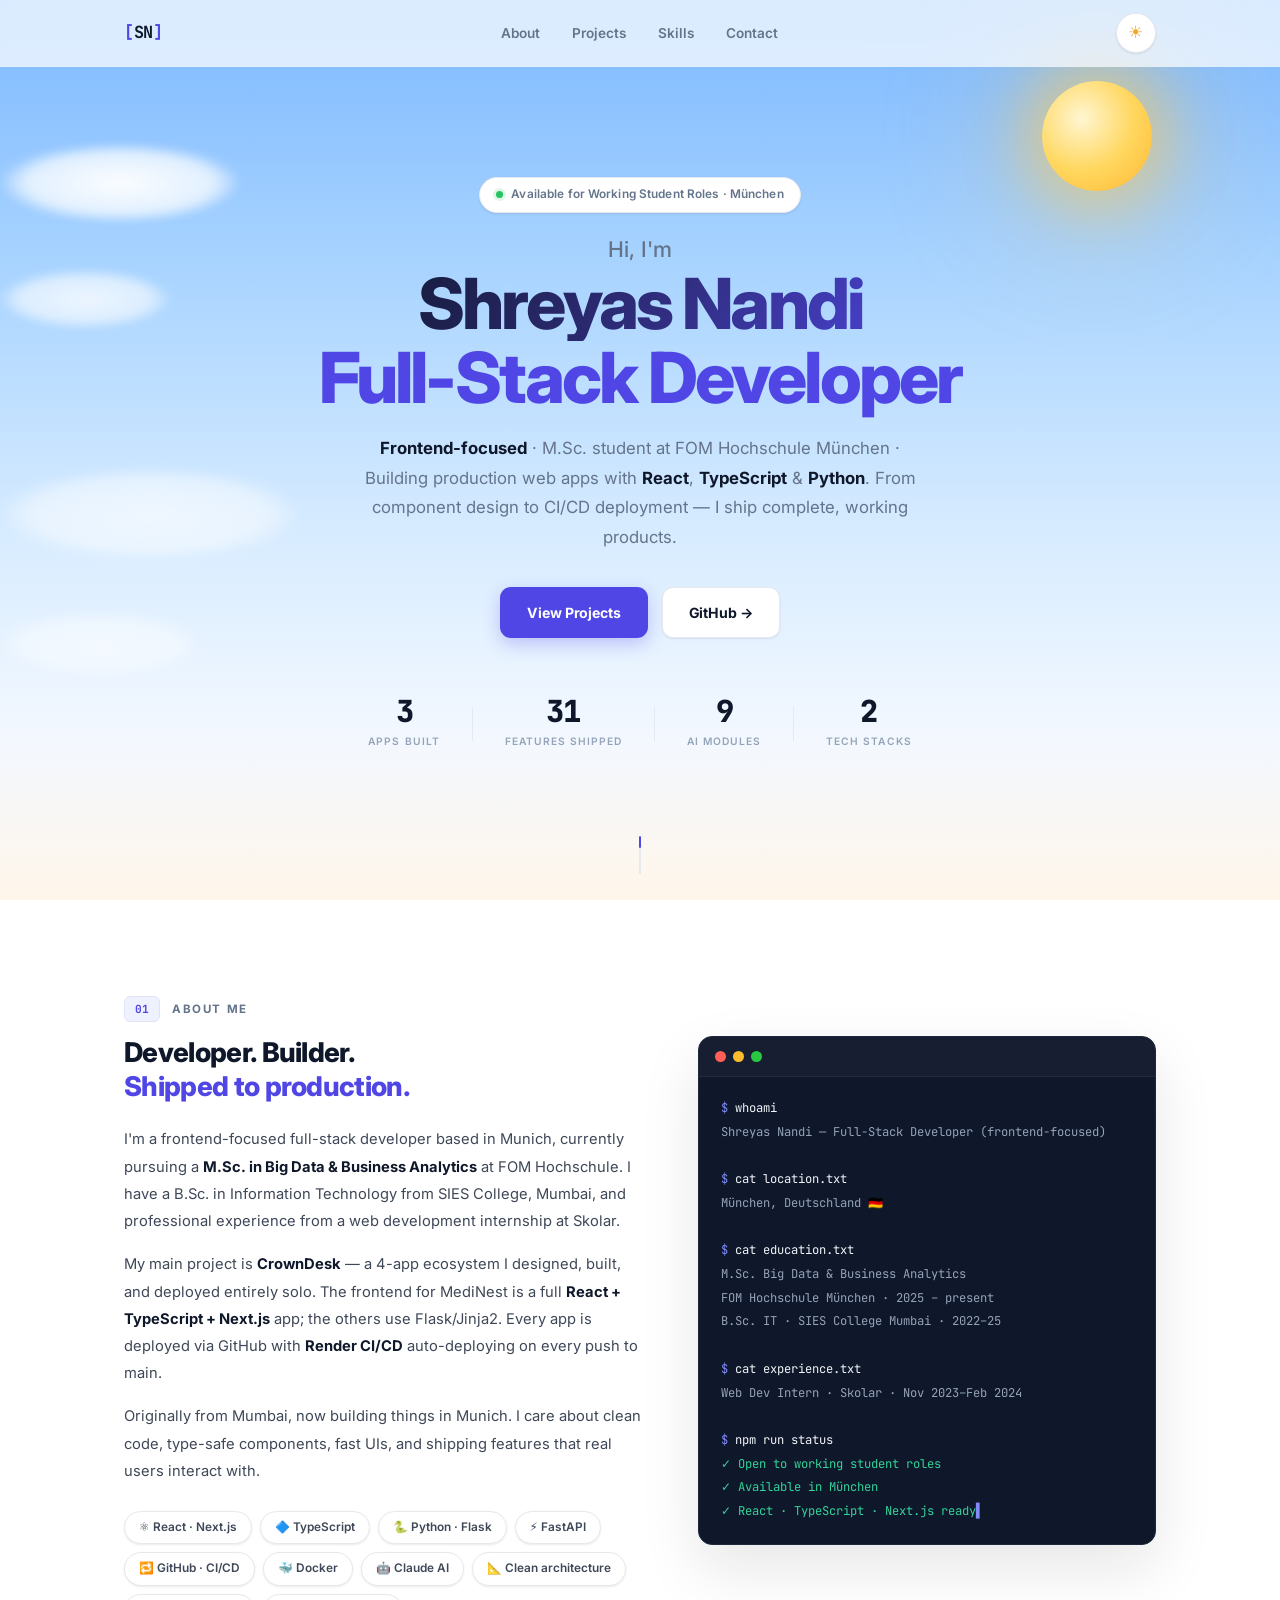
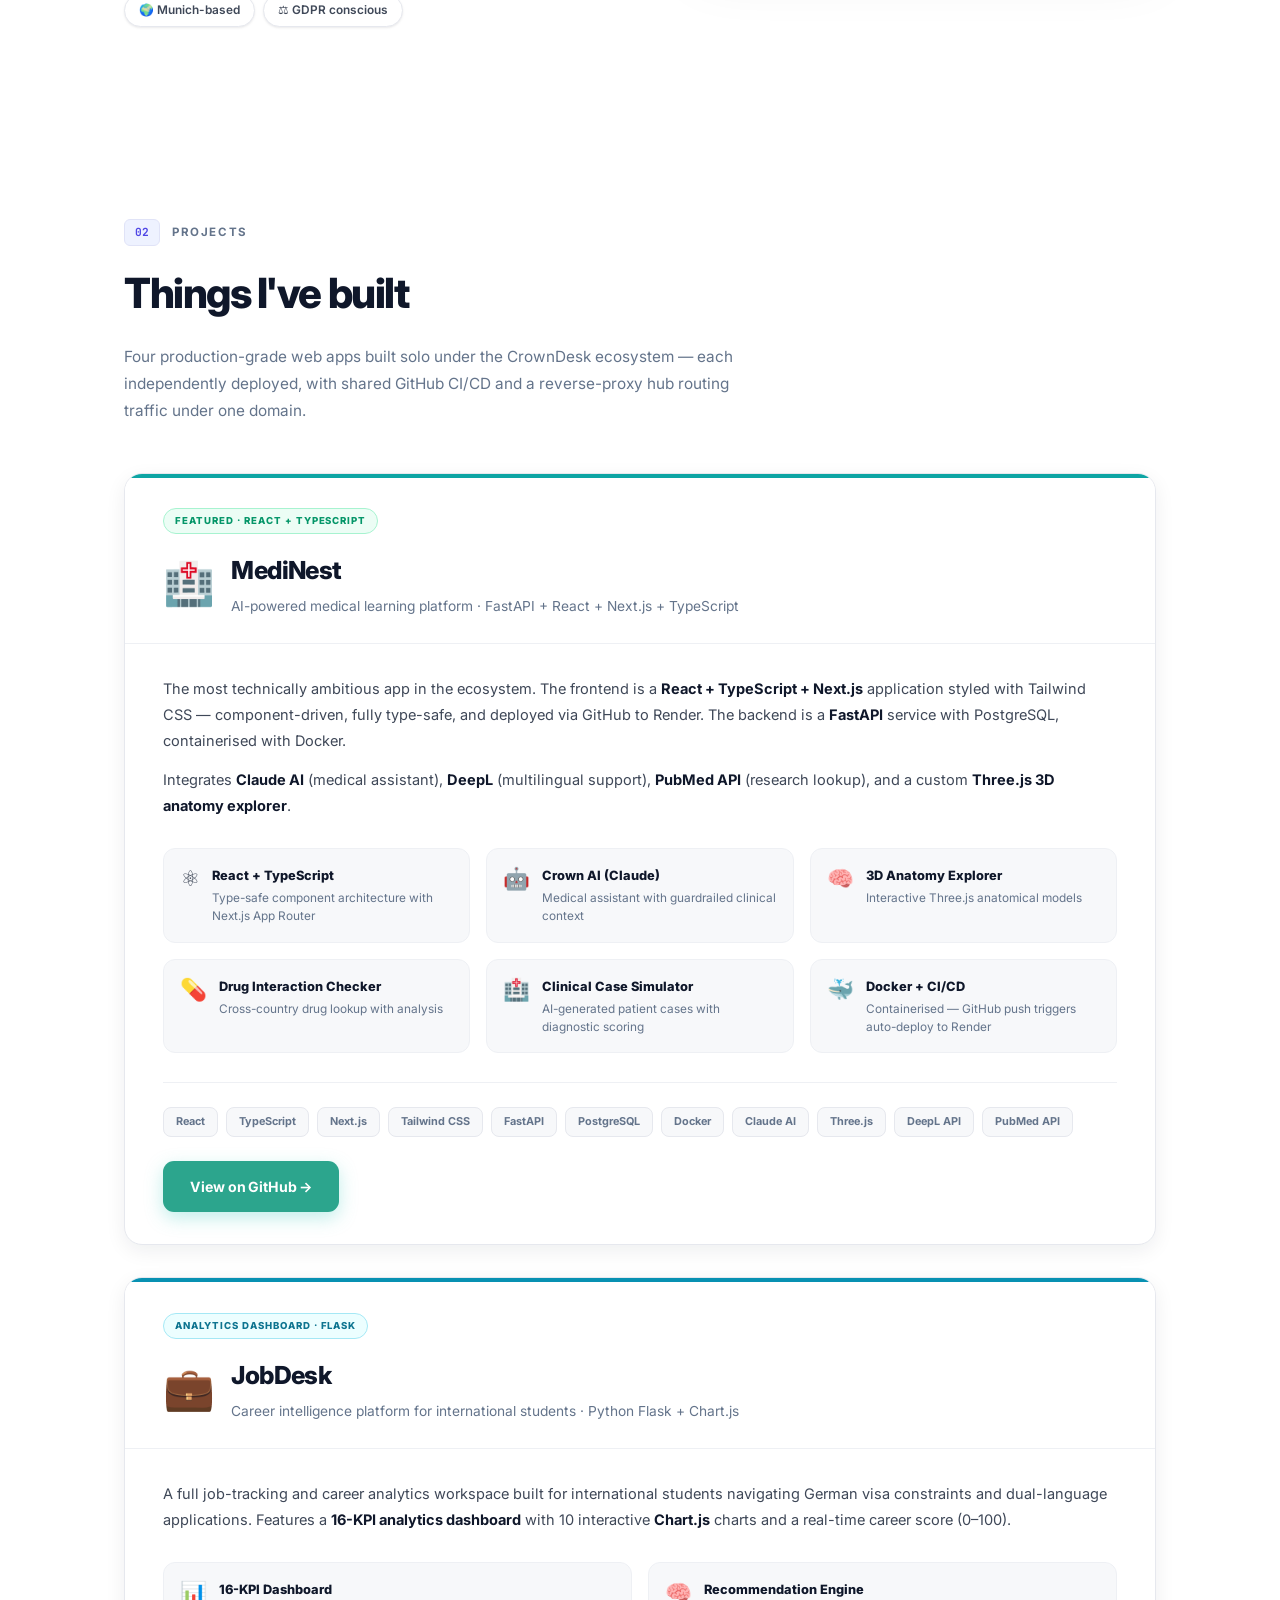
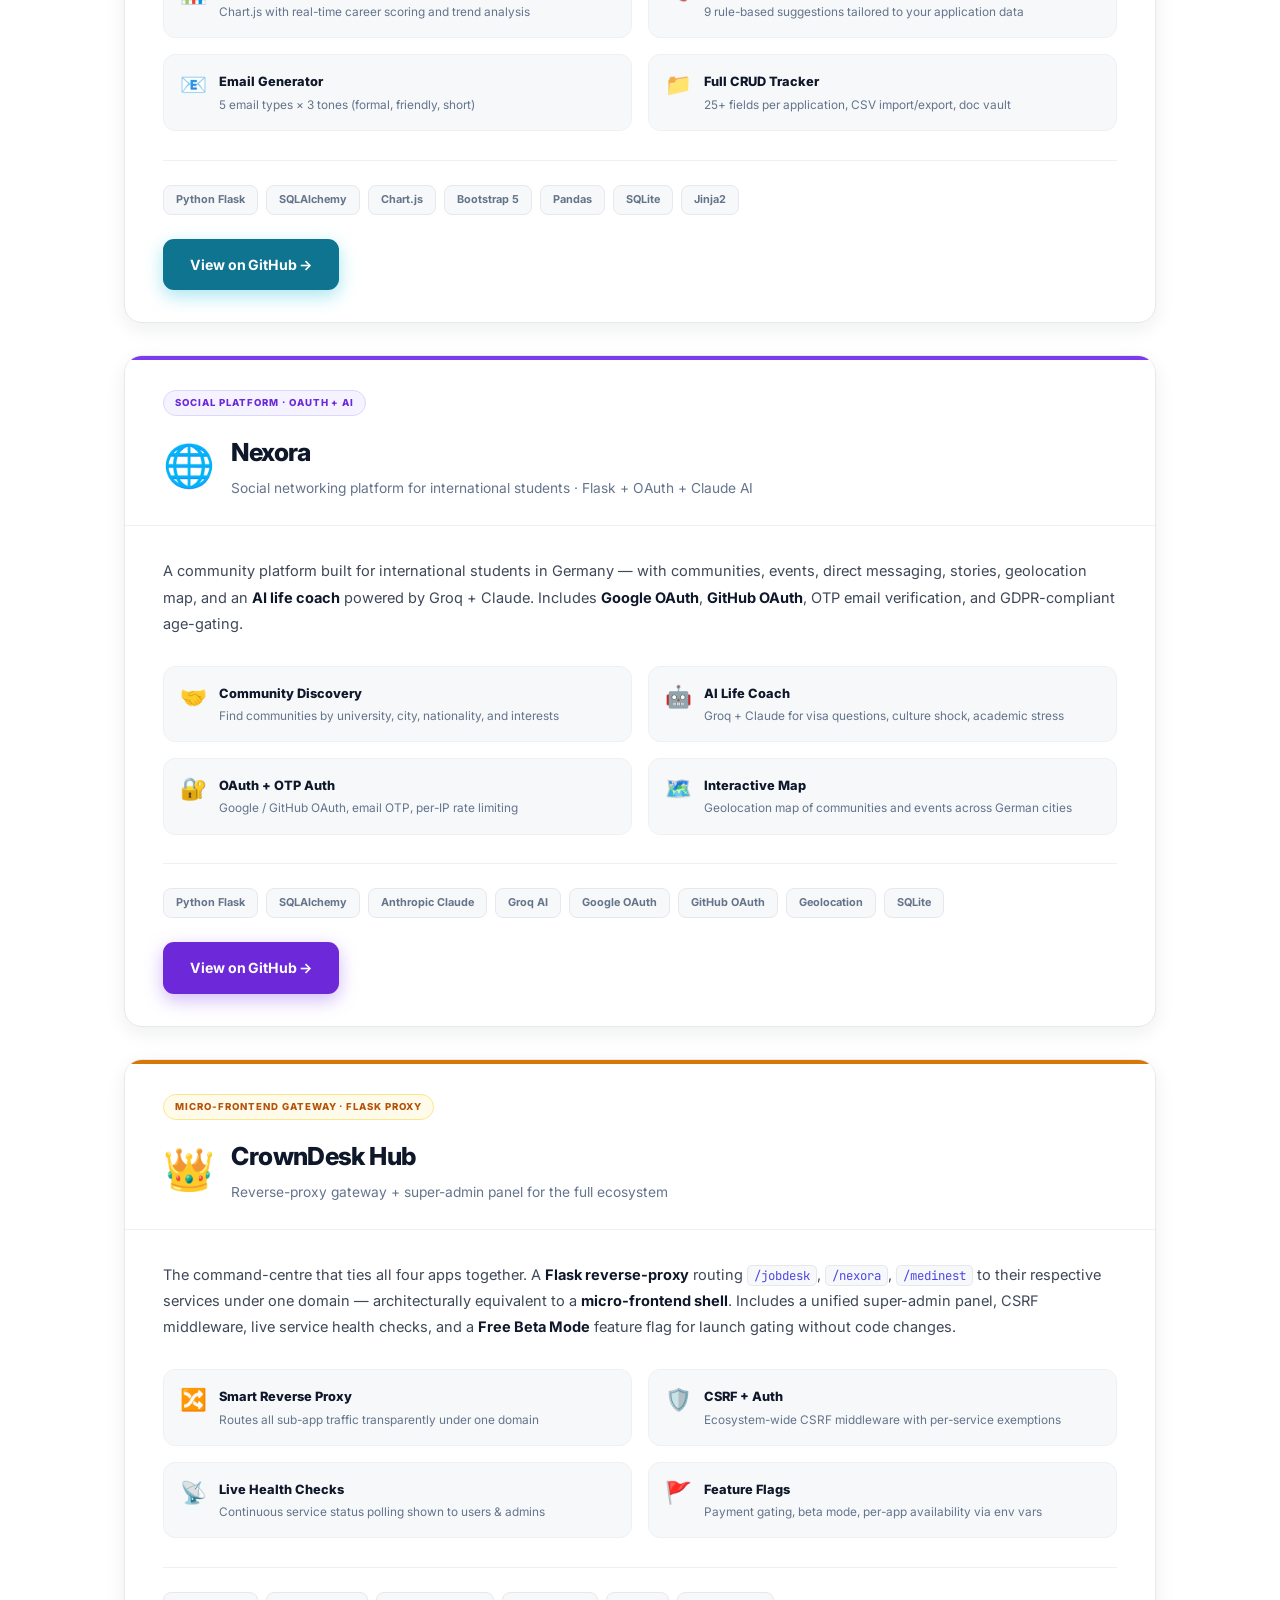
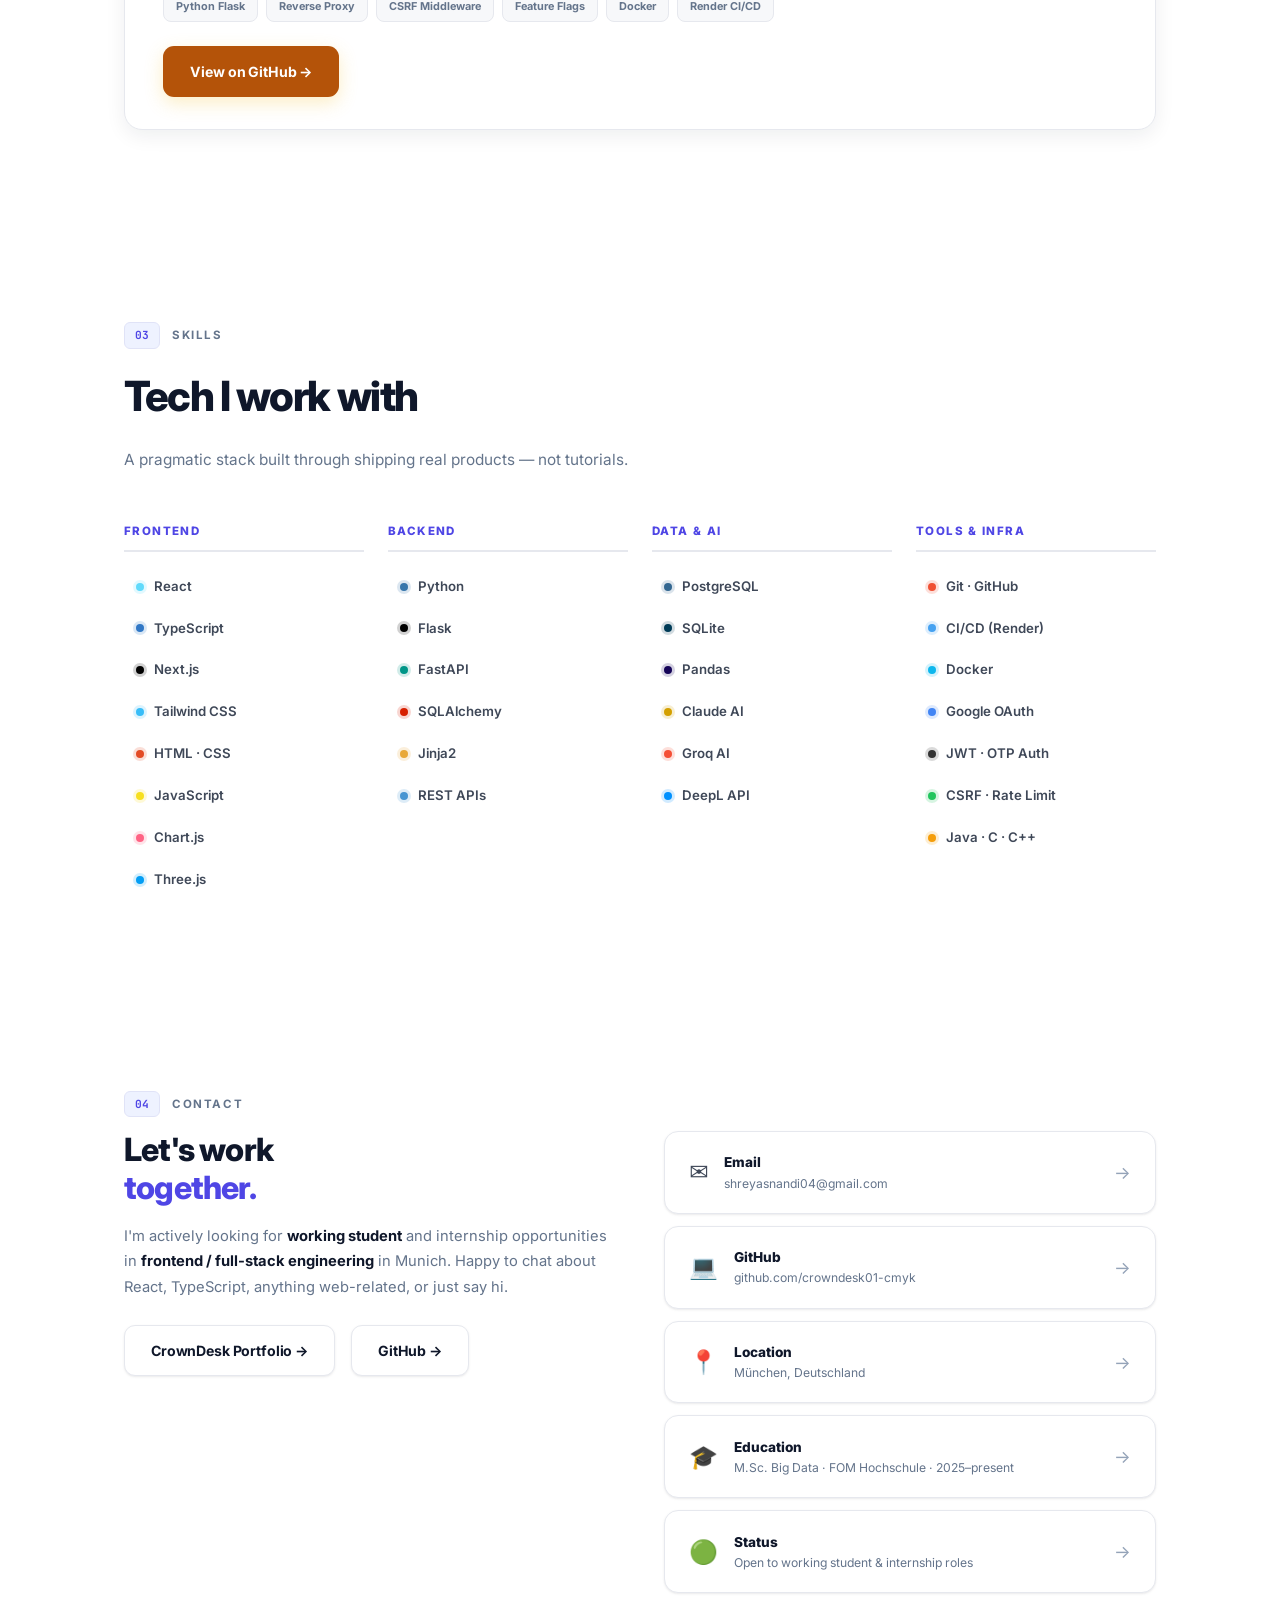
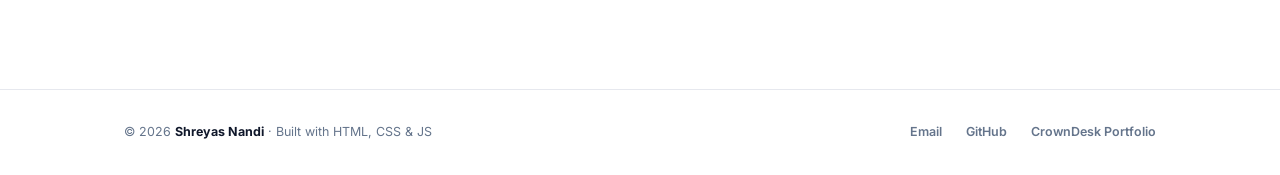
==== commit b8985731: "Add day/night space theme with toggle to both portfolios - Fixed space background: light sky + sun +" ====
--- a/shreyas.html
+++ b/shreyas.html
@@ -12,6 +12,30 @@
   <link rel="stylesheet" href="style.css" />
 </head>
 <body>
+<script>(function(){try{if(localStorage.getItem('theme')==='night')document.body.classList.add('night');}catch(e){}})();</script>
+
+<!-- ══ SPACE BACKGROUND (day / night) ══ -->
+<div id="space-bg" aria-hidden="true">
+  <div class="sky"></div>
+  <div class="stars" id="stars"></div>
+  <div class="shooting-star"></div>
+  <div class="celestial">
+    <div class="sun"></div>
+    <div class="moon">
+      <span class="crater crater-1"></span>
+      <span class="crater crater-2"></span>
+      <span class="crater crater-3"></span>
+    </div>
+  </div>
+  <div class="clouds">
+    <div class="cloud cloud-1"></div>
+    <div class="cloud cloud-2"></div>
+    <div class="cloud cloud-3"></div>
+    <div class="cloud cloud-4"></div>
+  </div>
+  <div class="planet planet-1"></div>
+  <div class="planet planet-2"></div>
+</div>
 
 <!-- Cursor glow -->
 <div class="cursor-glow" id="cursorGlow"></div>
@@ -26,9 +50,15 @@
       <a href="#skills">Skills</a>
       <a href="#contact">Contact</a>
     </div>
-    <button class="nav-toggle" id="navToggle" aria-label="menu">
-      <span></span><span></span><span></span>
-    </button>
+    <div class="nav-right">
+      <button class="theme-toggle" id="themeToggle" aria-label="Toggle day or night mode" title="Toggle day / night">
+        <span class="ti ti-sun">☀</span>
+        <span class="ti ti-moon">☾</span>
+      </button>
+      <button class="nav-toggle" id="navToggle" aria-label="menu">
+        <span></span><span></span><span></span>
+      </button>
+    </div>
   </div>
   <div class="mobile-menu" id="mobileMenu">
     <a href="#about">About</a>
--- a/style.css
+++ b/style.css
@@ -423,3 +423,182 @@
   .skills-columns { grid-template-columns:1fr; }
   .hero-actions { flex-direction:column; align-items:center; }
 }
+
+/* ════════════════════════════════════════════════════════
+   SPACE THEME  ·  day / night
+   Day  = light sky, sun, drifting clouds
+   Night = dark sky, moon, twinkling stars, planets, shooting star
+════════════════════════════════════════════════════════ */
+
+/* Let the fixed sky show through everything */
+html, body { background: transparent !important; }
+#hero, #about, #skills, #contact, .project-section, footer { background: transparent !important; }
+.hero-bg { display: none !important; }
+
+#space-bg {
+  position: fixed; inset: 0; z-index: -1;
+  overflow: hidden; pointer-events: none;
+}
+.sky {
+  position: absolute; inset: 0;
+  background: linear-gradient(180deg, #7cb8ff 0%, #a9d4ff 30%, #d8ecff 60%, #f3f8ff 82%, #fff6ea 100%);
+  transition: background 1s ease;
+}
+body.night .sky {
+  background: linear-gradient(180deg, #04061a 0%, #070d2b 40%, #0b1740 72%, #122150 100%);
+}
+
+/* ── Sun (day) ── */
+.celestial { position: absolute; top: 9%; right: 10%; width: 110px; height: 110px; }
+.sun {
+  position: absolute; inset: 0; border-radius: 50%;
+  background: radial-gradient(circle at 36% 34%, #fff6d2, #ffd75e 52%, #ffb733 100%);
+  box-shadow: 0 0 55px 18px rgba(255,200,80,.5), 0 0 120px 50px rgba(255,200,80,.22);
+  animation: sun-pulse 6s ease-in-out infinite;
+  transition: opacity .9s ease, transform .9s ease;
+}
+@keyframes sun-pulse {
+  0%,100% { box-shadow: 0 0 55px 18px rgba(255,200,80,.50), 0 0 120px 50px rgba(255,200,80,.20); }
+  50%     { box-shadow: 0 0 78px 26px rgba(255,200,80,.62), 0 0 150px 64px rgba(255,200,80,.30); }
+}
+body.night .sun { opacity: 0; transform: scale(.55) rotate(25deg); }
+
+/* ── Moon (night) ── */
+.moon {
+  position: absolute; inset: 0; border-radius: 50%;
+  background: radial-gradient(circle at 38% 34%, #fdfcf4, #dde2f2 58%, #b9c0d8 100%);
+  box-shadow: 0 0 45px 10px rgba(220,228,255,.32), 0 0 110px 40px rgba(150,175,255,.16);
+  opacity: 0; transform: scale(.55) rotate(-25deg);
+  transition: opacity .9s ease, transform .9s ease;
+}
+.moon .crater { position: absolute; border-radius: 50%; background: rgba(150,160,190,.45); box-shadow: inset 1px 1px 2px rgba(110,120,150,.55); }
+.crater-1 { width: 20px; height: 20px; top: 26%; left: 30%; }
+.crater-2 { width: 13px; height: 13px; top: 56%; left: 54%; }
+.crater-3 { width: 9px;  height: 9px;  top: 33%; left: 62%; }
+body.night .moon { opacity: 1; transform: scale(1) rotate(0); }
+
+/* ── Clouds (day only) ── */
+.clouds { position: absolute; inset: 0; transition: opacity .8s ease; }
+body.night .clouds { opacity: 0; }
+.cloud {
+  position: absolute; border-radius: 50%;
+  background: radial-gradient(ellipse at center, rgba(255,255,255,.96), rgba(255,255,255,.7) 55%, rgba(255,255,255,0) 72%);
+  filter: blur(4px);
+}
+.cloud-1 { top: 16%; width: 240px; height: 78px; animation: drift 75s linear infinite; }
+.cloud-2 { top: 30%; width: 170px; height: 58px; opacity: .8; animation: drift 105s linear infinite; animation-delay: -40s; }
+.cloud-3 { top: 52%; width: 300px; height: 92px; opacity: .65; animation: drift 130s linear infinite; animation-delay: -80s; }
+.cloud-4 { top: 68%; width: 200px; height: 64px; opacity: .55; animation: drift 95s linear infinite; animation-delay: -20s; }
+@keyframes drift {
+  from { transform: translateX(-320px); }
+  to   { transform: translateX(calc(100vw + 320px)); }
+}
+
+/* ── Stars (night only) ── */
+.stars { position: absolute; inset: 0; opacity: 0; transition: opacity 1.1s ease; }
+body.night .stars { opacity: 1; }
+.star {
+  position: absolute; background: #fff; border-radius: 50%;
+  animation: twinkle var(--tw,3s) ease-in-out infinite; animation-delay: var(--dl,0s);
+}
+@keyframes twinkle {
+  0%,100% { opacity: .25; transform: scale(.7); }
+  50%     { opacity: 1;   transform: scale(1.25); }
+}
+
+/* ── Shooting star (night) ── */
+.shooting-star {
+  position: absolute; top: 14%; left: 60%;
+  width: 140px; height: 2px; border-radius: 2px;
+  background: linear-gradient(90deg, rgba(255,255,255,0), #fff);
+  opacity: 0; transform: rotate(18deg);
+}
+body.night .shooting-star { animation: shoot 9s ease-in infinite; }
+@keyframes shoot {
+  0%      { opacity: 0; transform: translate(0,0) rotate(18deg) scaleX(.2); }
+  6%      { opacity: 1; }
+  16%     { opacity: 0; transform: translate(-440px, 150px) rotate(18deg) scaleX(1); }
+  100%    { opacity: 0; }
+}
+
+/* ── Planets (night only) ── */
+.planet { position: absolute; border-radius: 50%; opacity: 0; transition: opacity 1s ease; }
+body.night .planet { opacity: 1; }
+.planet-1 {
+  top: 24%; left: 9%; width: 64px; height: 64px;
+  background: radial-gradient(circle at 34% 30%, #ffd6a5, #f4a261 65%, #c1573a);
+  box-shadow: 0 0 26px rgba(244,162,97,.4);
+  animation: floaty 15s ease-in-out infinite;
+}
+.planet-2 {
+  bottom: 18%; right: 12%; width: 46px; height: 46px;
+  background: radial-gradient(circle at 36% 32%, #cdb4ff, #8b76e0 70%, #5e4aa8);
+  box-shadow: 0 0 24px rgba(139,118,224,.4);
+  animation: floaty 19s ease-in-out infinite reverse;
+}
+.planet-2::after {
+  content: ''; position: absolute; top: 50%; left: 50%;
+  width: 86px; height: 22px; transform: translate(-50%,-50%) rotate(-22deg);
+  border: 2px solid rgba(205,180,255,.55); border-radius: 50%;
+}
+@keyframes floaty { 0%,100% { transform: translateY(0); } 50% { transform: translateY(-16px); } }
+
+/* ── Theme toggle button ── */
+.nav-right { display: flex; align-items: center; gap: .65rem; }
+.theme-toggle {
+  width: 40px; height: 40px; border-radius: 50%;
+  border: 1px solid var(--border); background: #fff;
+  cursor: pointer; display: grid; place-items: center;
+  box-shadow: var(--shadow); transition: transform .3s cubic-bezier(.34,1.56,.64,1), box-shadow .25s, background .4s, border-color .4s;
+  position: relative; overflow: hidden;
+}
+.theme-toggle:hover { transform: translateY(-2px) rotate(18deg); box-shadow: var(--shadow-md); }
+.theme-toggle .ti {
+  position: absolute; font-size: 1.05rem; line-height: 1;
+  transition: opacity .45s ease, transform .55s cubic-bezier(.34,1.56,.64,1);
+}
+.ti-sun  { color: #f5a623; opacity: 1; transform: translateY(0) rotate(0); }
+.ti-moon { color: #cdd6ff; opacity: 0; transform: translateY(150%) rotate(-80deg); }
+body.night .ti-sun  { opacity: 0; transform: translateY(-150%) rotate(80deg); }
+body.night .ti-moon { opacity: 1; transform: translateY(0) rotate(0); }
+body.night .theme-toggle { background: rgba(22,30,60,.6); border-color: rgba(255,255,255,.16); }
+
+/* ════════ NIGHT — content palette (flip CSS variables) ════════ */
+body.night {
+  --bg: transparent;
+  --bg-2: rgba(255,255,255,.045);
+  --surface: rgba(18,26,54,.55);
+  --border: rgba(255,255,255,.11);
+  --border-2: rgba(255,255,255,.07);
+  --ink: #eef1ff;
+  --body: #c4cbe4;
+  --muted: #97a0c2;
+  --dim: #6f78a0;
+  --accent: #8f97ff;
+  --accent-dark: #a9b0ff;
+  --accent-light: rgba(143,151,255,.14);
+  --shadow: 0 1px 3px rgba(0,0,0,.4);
+  --shadow-md: 0 8px 26px rgba(0,0,0,.45);
+  --shadow-lg: 0 24px 60px rgba(0,0,0,.55);
+}
+/* glassy cards on the night sky */
+body.night #navbar { background: rgba(8,12,30,.62); border-bottom-color: rgba(255,255,255,.08); }
+body.night #navbar.scrolled { background: rgba(8,12,30,.78); box-shadow: 0 6px 24px rgba(0,0,0,.4); }
+body.night .mobile-menu { background: rgba(10,15,34,.95); border-bottom-color: rgba(255,255,255,.08); }
+body.night .hero-badge,
+body.night .btn-glass,
+body.night .tag-highlight,
+body.night .project-showcase-header,
+body.night .contact-row,
+body.night .extra-chip,
+body.night .arch-hub,
+body.night .arch-service,
+body.night .tech-card {
+  background: rgba(18,26,54,.55) !important;
+  -webkit-backdrop-filter: blur(8px); backdrop-filter: blur(8px);
+}
+body.night .project-showcase { -webkit-backdrop-filter: blur(10px); backdrop-filter: blur(10px); }
+body.night .skill-item:hover { background: rgba(255,255,255,.06) !important; }
+body.night .project-description code { background: rgba(255,255,255,.06); }
+body.night .project-status-badge { background: rgba(16,185,129,.16); color: #6ee7b7; border-color: rgba(110,231,183,.3); }
+body.night .section-num { border-color: rgba(143,151,255,.3); }
